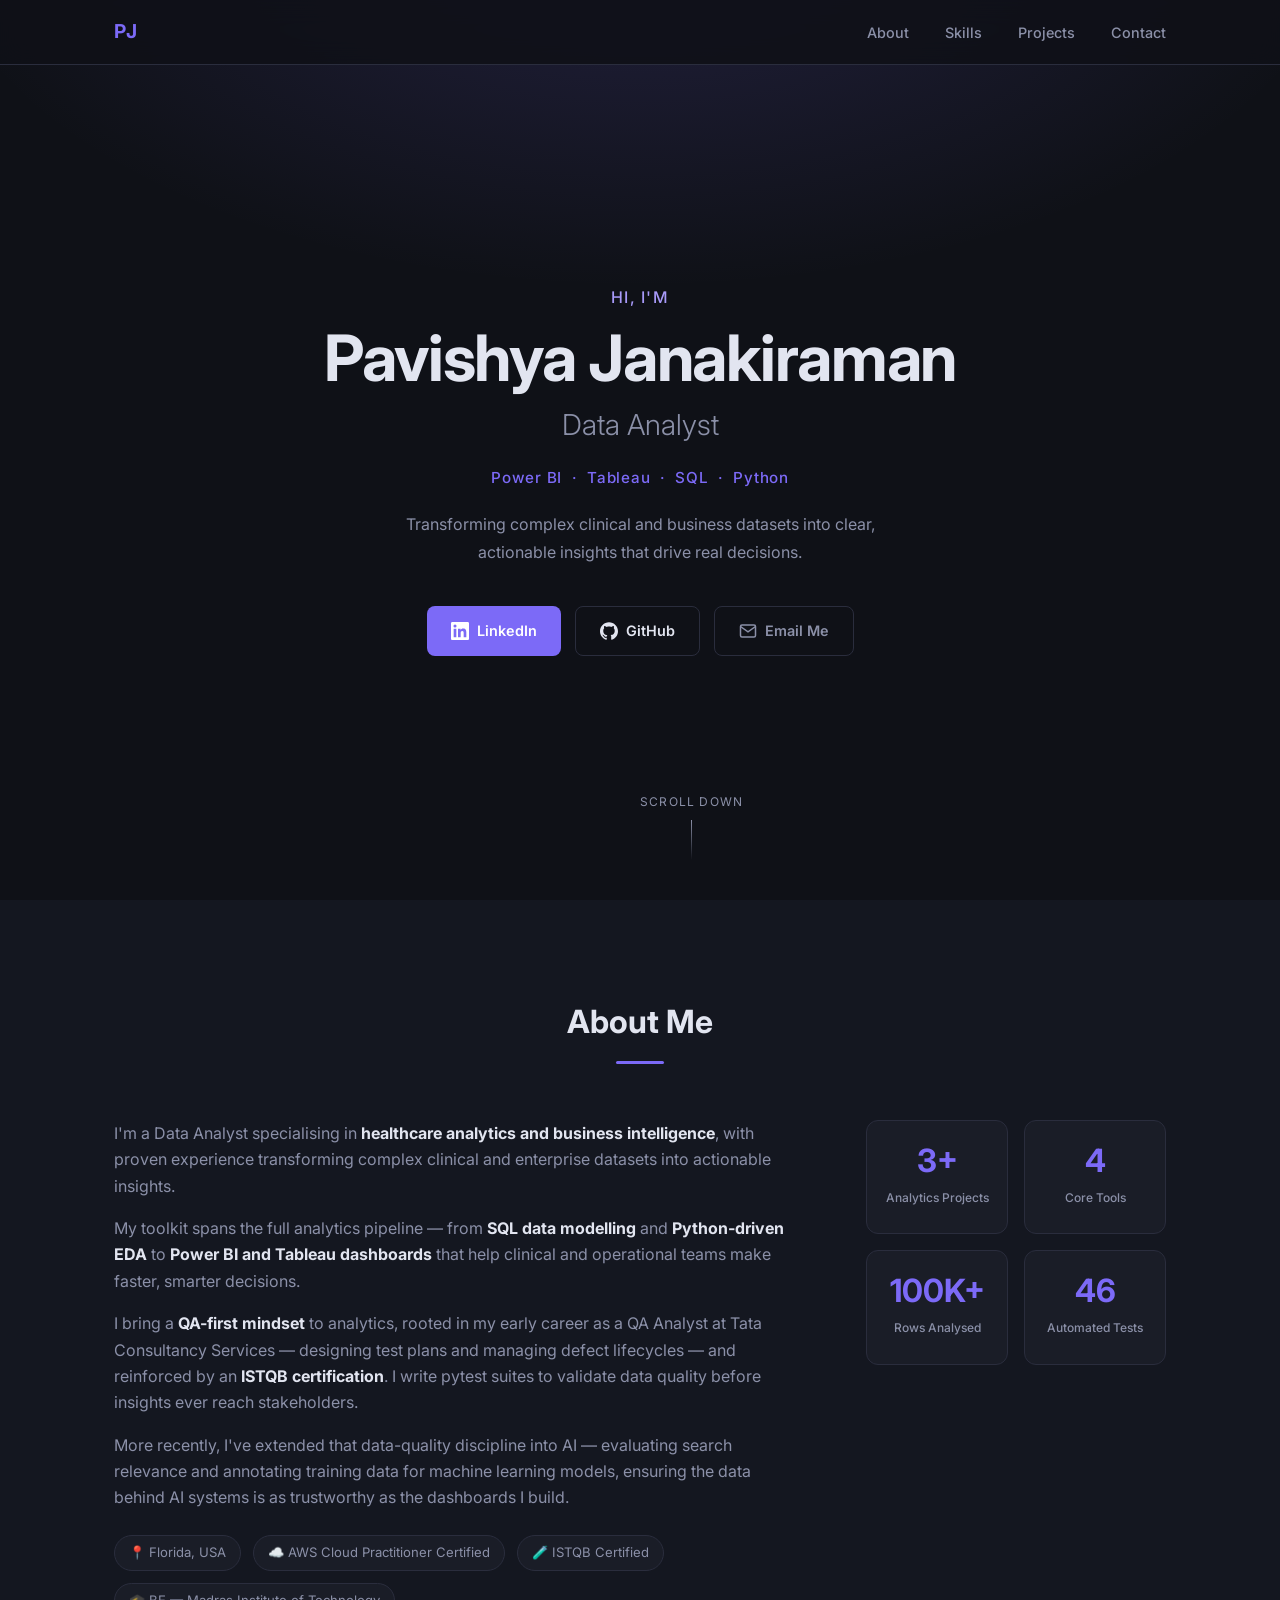
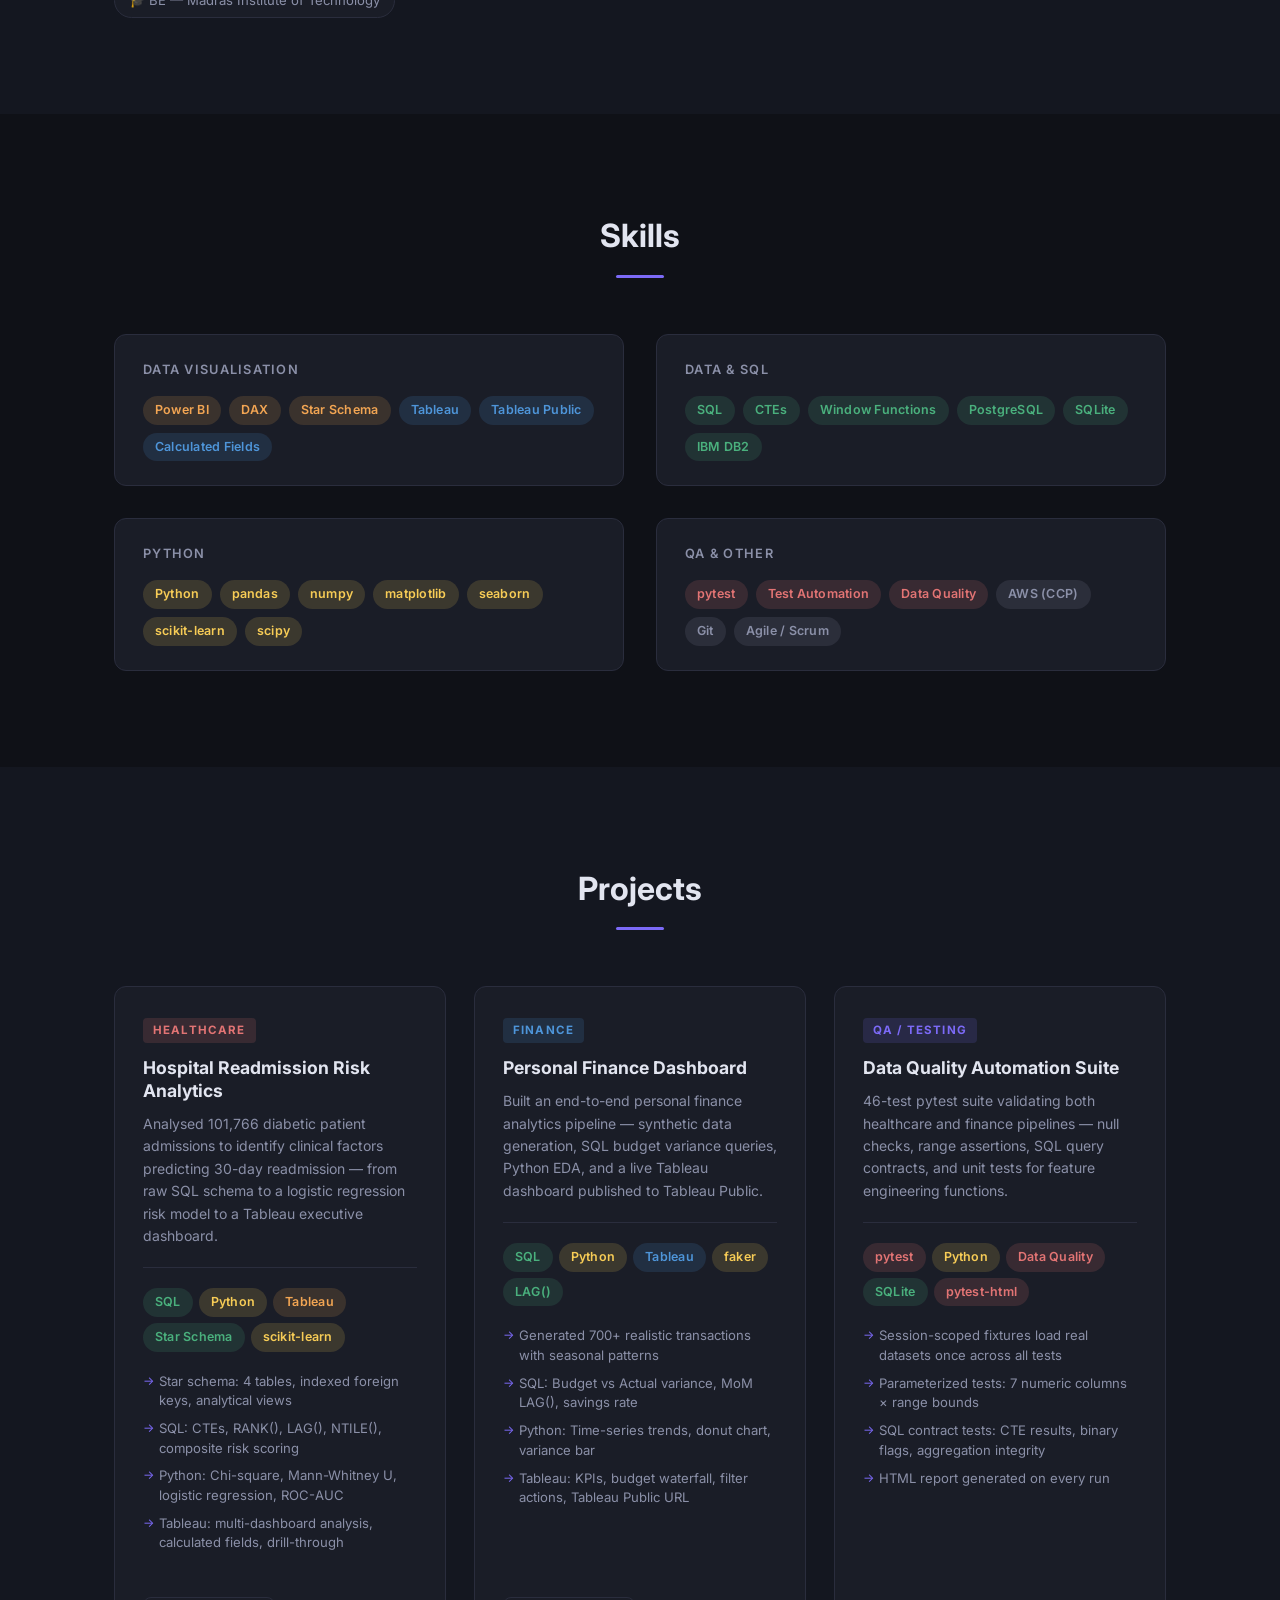
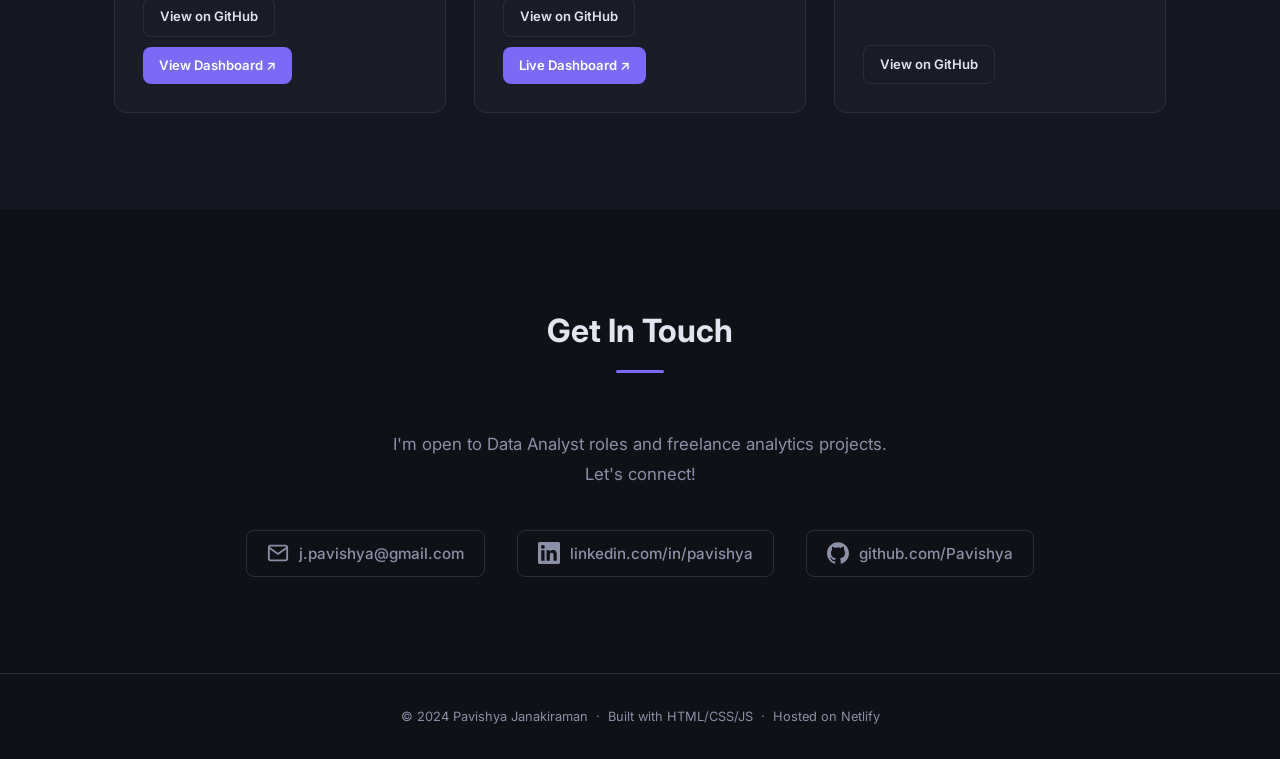
==== index.html @ 67fa5588 "Update Hospital Readmission project card to reflect Tableau, not Power BI The dashboard for this pro" ====
<!DOCTYPE html>
<html lang="en">
<head>
  <meta charset="UTF-8" />
  <meta name="viewport" content="width=device-width, initial-scale=1.0" />
  <title>Pavishya Janakiraman — Data Analyst Portfolio</title>
  <link rel="stylesheet" href="css/style.css" />
  <link rel="preconnect" href="https://fonts.googleapis.com" />
  <link href="https://fonts.googleapis.com/css2?family=Inter:wght@300;400;500;600;700&display=swap" rel="stylesheet" />
</head>
<body>

  <!-- ── NAV ── -->
  <nav class="nav" id="nav">
    <div class="nav__inner">
      <span class="nav__logo">PJ</span>
      <ul class="nav__links" id="navLinks">
        <li><a href="#about">About</a></li>
        <li><a href="#skills">Skills</a></li>
        <li><a href="#projects">Projects</a></li>
        <li><a href="#contact">Contact</a></li>
      </ul>
      <button class="nav__hamburger" id="hamburger" aria-label="Toggle menu">
        <span></span><span></span><span></span>
      </button>
    </div>
  </nav>

  <!-- ── HERO ── -->
  <section class="hero" id="home">
    <div class="hero__content">
      <p class="hero__greeting">Hi, I'm</p>
      <h1 class="hero__name">Pavishya Janakiraman</h1>
      <h2 class="hero__title">Data Analyst</h2>
      <p class="hero__stack">Power BI &nbsp;·&nbsp; Tableau &nbsp;·&nbsp; SQL &nbsp;·&nbsp; Python</p>
      <p class="hero__tagline">
        Transforming complex clinical and business datasets into clear,<br />
        actionable insights that drive real decisions.
      </p>
      <div class="hero__ctas">
        <a href="https://www.linkedin.com/in/pavishya" target="_blank" rel="noopener" class="btn btn--primary">
          <svg width="18" height="18" viewBox="0 0 24 24" fill="currentColor"><path d="M20.447 20.452h-3.554v-5.569c0-1.328-.027-3.037-1.852-3.037-1.853 0-2.136 1.445-2.136 2.939v5.667H9.351V9h3.414v1.561h.046c.477-.9 1.637-1.85 3.37-1.85 3.601 0 4.267 2.37 4.267 5.455v6.286zM5.337 7.433a2.062 2.062 0 01-2.063-2.065 2.064 2.064 0 112.063 2.065zm1.782 13.019H3.555V9h3.564v11.452zM22.225 0H1.771C.792 0 0 .774 0 1.729v20.542C0 23.227.792 24 1.771 24h20.451C23.2 24 24 23.227 24 22.271V1.729C24 .774 23.2 0 22.222 0h.003z"/></svg>
          LinkedIn
        </a>
        <a href="https://github.com/Pavishya" target="_blank" rel="noopener" class="btn btn--secondary">
          <svg width="18" height="18" viewBox="0 0 24 24" fill="currentColor"><path d="M12 .297c-6.63 0-12 5.373-12 12 0 5.303 3.438 9.8 8.205 11.385.6.113.82-.258.82-.577 0-.285-.01-1.04-.015-2.04-3.338.724-4.042-1.61-4.042-1.61C4.422 18.07 3.633 17.7 3.633 17.7c-1.087-.744.084-.729.084-.729 1.205.084 1.838 1.236 1.838 1.236 1.07 1.835 2.809 1.305 3.495.998.108-.776.417-1.305.76-1.605-2.665-.3-5.466-1.332-5.466-5.93 0-1.31.465-2.38 1.235-3.22-.135-.303-.54-1.523.105-3.176 0 0 1.005-.322 3.3 1.23.96-.267 1.98-.399 3-.405 1.02.006 2.04.138 3 .405 2.28-1.552 3.285-1.23 3.285-1.23.645 1.653.24 2.873.12 3.176.765.84 1.23 1.91 1.23 3.22 0 4.61-2.805 5.625-5.475 5.92.42.36.81 1.096.81 2.22 0 1.606-.015 2.896-.015 3.286 0 .315.21.69.825.57C20.565 22.092 24 17.592 24 12.297c0-6.627-5.373-12-12-12"/></svg>
          GitHub
        </a>
        <a href="mailto:j.pavishya@gmail.com" class="btn btn--ghost">
          <svg width="18" height="18" viewBox="0 0 24 24" fill="none" stroke="currentColor" stroke-width="2"><path d="M4 4h16c1.1 0 2 .9 2 2v12c0 1.1-.9 2-2 2H4c-1.1 0-2-.9-2-2V6c0-1.1.9-2 2-2z"/><polyline points="22,6 12,13 2,6"/></svg>
          Email Me
        </a>
      </div>
    </div>
    <div class="hero__scroll">
      <span>scroll down</span>
      <div class="hero__scroll-line"></div>
    </div>
  </section>

  <!-- ── ABOUT ── -->
  <section class="section about" id="about">
    <div class="container">
      <h2 class="section__title">About Me</h2>
      <div class="about__grid">
        <div class="about__text">
          <p>
            I'm a Data Analyst specialising in <strong>healthcare analytics and business intelligence</strong>,
            with proven experience transforming complex clinical and enterprise datasets into actionable insights.
          </p>
          <p>
            My toolkit spans the full analytics pipeline — from <strong>SQL data modelling</strong> and
            <strong>Python-driven EDA</strong> to <strong>Power BI and Tableau dashboards</strong>
            that help clinical and operational teams make faster, smarter decisions.
          </p>
          <p>
            I bring a <strong>QA-first mindset</strong> to analytics, rooted in my early career as a
            QA Analyst at Tata Consultancy Services — designing test plans and managing defect lifecycles —
            and reinforced by an <strong>ISTQB certification</strong>. I write pytest suites to validate
            data quality before insights ever reach stakeholders.
          </p>
          <p>
            More recently, I've extended that data-quality discipline into AI — evaluating search relevance
            and annotating training data for machine learning models, ensuring the data behind AI systems
            is as trustworthy as the dashboards I build.
          </p>
          <div class="about__meta">
            <span>📍 Florida, USA</span>
            <span>☁️ AWS Cloud Practitioner Certified</span>
            <span>🧪 ISTQB Certified</span>
            <span>🎓 BE — Madras Institute of Technology</span>
          </div>
        </div>
        <div class="about__highlights">
          <div class="highlight-card">
            <span class="highlight-card__num">3+</span>
            <span class="highlight-card__label">Analytics Projects</span>
          </div>
          <div class="highlight-card">
            <span class="highlight-card__num">4</span>
            <span class="highlight-card__label">Core Tools</span>
          </div>
          <div class="highlight-card">
            <span class="highlight-card__num">100K+</span>
            <span class="highlight-card__label">Rows Analysed</span>
          </div>
          <div class="highlight-card">
            <span class="highlight-card__num">46</span>
            <span class="highlight-card__label">Automated Tests</span>
          </div>
        </div>
      </div>
    </div>
  </section>

  <!-- ── SKILLS ── -->
  <section class="section skills" id="skills">
    <div class="container">
      <h2 class="section__title">Skills</h2>
      <div class="skills__grid">

        <div class="skill-group">
          <h3 class="skill-group__title">Data Visualisation</h3>
          <div class="skill-tags">
            <span class="tag tag--bi">Power BI</span>
            <span class="tag tag--bi">DAX</span>
            <span class="tag tag--bi">Star Schema</span>
            <span class="tag tag--tableau">Tableau</span>
            <span class="tag tag--tableau">Tableau Public</span>
            <span class="tag tag--tableau">Calculated Fields</span>
          </div>
        </div>

        <div class="skill-group">
          <h3 class="skill-group__title">Data & SQL</h3>
          <div class="skill-tags">
            <span class="tag tag--sql">SQL</span>
            <span class="tag tag--sql">CTEs</span>
            <span class="tag tag--sql">Window Functions</span>
            <span class="tag tag--sql">PostgreSQL</span>
            <span class="tag tag--sql">SQLite</span>
            <span class="tag tag--sql">IBM DB2</span>
          </div>
        </div>

        <div class="skill-group">
          <h3 class="skill-group__title">Python</h3>
          <div class="skill-tags">
            <span class="tag tag--python">Python</span>
            <span class="tag tag--python">pandas</span>
            <span class="tag tag--python">numpy</span>
            <span class="tag tag--python">matplotlib</span>
            <span class="tag tag--python">seaborn</span>
            <span class="tag tag--python">scikit-learn</span>
            <span class="tag tag--python">scipy</span>
          </div>
        </div>

        <div class="skill-group">
          <h3 class="skill-group__title">QA & Other</h3>
          <div class="skill-tags">
            <span class="tag tag--qa">pytest</span>
            <span class="tag tag--qa">Test Automation</span>
            <span class="tag tag--qa">Data Quality</span>
            <span class="tag tag--other">AWS (CCP)</span>
            <span class="tag tag--other">Git</span>
            <span class="tag tag--other">Agile / Scrum</span>
          </div>
        </div>

      </div>
    </div>
  </section>

  <!-- ── PROJECTS ── -->
  <section class="section projects" id="projects">
    <div class="container">
      <h2 class="section__title">Projects</h2>
      <div class="projects__grid">

        <!-- Project 1 -->
        <div class="project-card">
          <div class="project-card__header">
            <span class="project-card__domain domain--health">Healthcare</span>
            <h3 class="project-card__title">Hospital Readmission Risk Analytics</h3>
            <p class="project-card__hook">
              Analysed 101,766 diabetic patient admissions to identify clinical factors
              predicting 30-day readmission — from raw SQL schema to a logistic regression
              risk model to a Tableau executive dashboard.
            </p>
          </div>
          <div class="project-card__body">
            <div class="project-card__tags">
              <span class="tag tag--sql">SQL</span>
              <span class="tag tag--python">Python</span>
              <span class="tag tag--bi">Tableau</span>
              <span class="tag tag--sql">Star Schema</span>
              <span class="tag tag--python">scikit-learn</span>
            </div>
            <ul class="project-card__bullets">
              <li>Star schema: 4 tables, indexed foreign keys, analytical views</li>
              <li>SQL: CTEs, RANK(), LAG(), NTILE(), composite risk scoring</li>
              <li>Python: Chi-square, Mann-Whitney U, logistic regression, ROC-AUC</li>
              <li>Tableau: multi-dashboard analysis, calculated fields, drill-through</li>
            </ul>
          </div>
          <div class="project-card__footer">
            <a href="https://github.com/Pavishya/pavi-portfolio-projects/tree/main/project-1-healthcare-readmission"
               target="_blank" rel="noopener" class="btn btn--small btn--secondary">
              View on GitHub
            </a>
            <a href="dashboard-gallery.html" class="btn btn--small btn--primary">
              View Dashboard ↗
            </a>
          </div>
        </div>

        <!-- Project 2 -->
        <div class="project-card">
          <div class="project-card__header">
            <span class="project-card__domain domain--finance">Finance</span>
            <h3 class="project-card__title">Personal Finance Dashboard</h3>
            <p class="project-card__hook">
              Built an end-to-end personal finance analytics pipeline — synthetic data
              generation, SQL budget variance queries, Python EDA, and a live Tableau
              dashboard published to Tableau Public.
            </p>
          </div>
          <div class="project-card__body">
            <div class="project-card__tags">
              <span class="tag tag--sql">SQL</span>
              <span class="tag tag--python">Python</span>
              <span class="tag tag--tableau">Tableau</span>
              <span class="tag tag--python">faker</span>
              <span class="tag tag--sql">LAG()</span>
            </div>
            <ul class="project-card__bullets">
              <li>Generated 700+ realistic transactions with seasonal patterns</li>
              <li>SQL: Budget vs Actual variance, MoM LAG(), savings rate</li>
              <li>Python: Time-series trends, donut chart, variance bar</li>
              <li>Tableau: KPIs, budget waterfall, filter actions, Tableau Public URL</li>
            </ul>
          </div>
          <div class="project-card__footer">
            <a href="https://github.com/Pavishya/pavi-portfolio-projects/tree/main/project-2-finance-dashboard"
               target="_blank" rel="noopener" class="btn btn--small btn--secondary">
              View on GitHub
            </a>
            <a href="#" target="_blank" rel="noopener" class="btn btn--small btn--primary" id="tableauLink">
              Live Dashboard ↗
            </a>
          </div>
        </div>

        <!-- Project 3 -->
        <div class="project-card">
          <div class="project-card__header">
            <span class="project-card__domain domain--qa">QA / Testing</span>
            <h3 class="project-card__title">Data Quality Automation Suite</h3>
            <p class="project-card__hook">
              46-test pytest suite validating both healthcare and finance pipelines —
              null checks, range assertions, SQL query contracts, and unit tests for
              feature engineering functions.
            </p>
          </div>
          <div class="project-card__body">
            <div class="project-card__tags">
              <span class="tag tag--qa">pytest</span>
              <span class="tag tag--python">Python</span>
              <span class="tag tag--qa">Data Quality</span>
              <span class="tag tag--sql">SQLite</span>
              <span class="tag tag--qa">pytest-html</span>
            </div>
            <ul class="project-card__bullets">
              <li>Session-scoped fixtures load real datasets once across all tests</li>
              <li>Parameterized tests: 7 numeric columns × range bounds</li>
              <li>SQL contract tests: CTE results, binary flags, aggregation integrity</li>
              <li>HTML report generated on every run</li>
            </ul>
          </div>
          <div class="project-card__footer">
            <a href="https://github.com/Pavishya/pavi-portfolio-projects/tree/main/project-3-data-quality-automation"
               target="_blank" rel="noopener" class="btn btn--small btn--secondary">
              View on GitHub
            </a>
          </div>
        </div>

      </div>
    </div>
  </section>

  <!-- ── CONTACT ── -->
  <section class="section contact" id="contact">
    <div class="container contact__inner">
      <h2 class="section__title">Get In Touch</h2>
      <p class="contact__text">
        I'm open to Data Analyst roles and freelance analytics projects.<br />
        Let's connect!
      </p>
      <div class="contact__links">
        <a href="mailto:j.pavishya@gmail.com" class="contact__link">
          <svg width="22" height="22" viewBox="0 0 24 24" fill="none" stroke="currentColor" stroke-width="2"><path d="M4 4h16c1.1 0 2 .9 2 2v12c0 1.1-.9 2-2 2H4c-1.1 0-2-.9-2-2V6c0-1.1.9-2 2-2z"/><polyline points="22,6 12,13 2,6"/></svg>
          j.pavishya@gmail.com
        </a>
        <a href="https://www.linkedin.com/in/pavishya" target="_blank" rel="noopener" class="contact__link">
          <svg width="22" height="22" viewBox="0 0 24 24" fill="currentColor"><path d="M20.447 20.452h-3.554v-5.569c0-1.328-.027-3.037-1.852-3.037-1.853 0-2.136 1.445-2.136 2.939v5.667H9.351V9h3.414v1.561h.046c.477-.9 1.637-1.85 3.37-1.85 3.601 0 4.267 2.37 4.267 5.455v6.286zM5.337 7.433a2.062 2.062 0 01-2.063-2.065 2.064 2.064 0 112.063 2.065zm1.782 13.019H3.555V9h3.564v11.452zM22.225 0H1.771C.792 0 0 .774 0 1.729v20.542C0 23.227.792 24 1.771 24h20.451C23.2 24 24 23.227 24 22.271V1.729C24 .774 23.2 0 22.222 0h.003z"/></svg>
          linkedin.com/in/pavishya
        </a>
        <a href="https://github.com/Pavishya" target="_blank" rel="noopener" class="contact__link">
          <svg width="22" height="22" viewBox="0 0 24 24" fill="currentColor"><path d="M12 .297c-6.63 0-12 5.373-12 12 0 5.303 3.438 9.8 8.205 11.385.6.113.82-.258.82-.577 0-.285-.01-1.04-.015-2.04-3.338.724-4.042-1.61-4.042-1.61C4.422 18.07 3.633 17.7 3.633 17.7c-1.087-.744.084-.729.084-.729 1.205.084 1.838 1.236 1.838 1.236 1.07 1.835 2.809 1.305 3.495.998.108-.776.417-1.305.76-1.605-2.665-.3-5.466-1.332-5.466-5.93 0-1.31.465-2.38 1.235-3.22-.135-.303-.54-1.523.105-3.176 0 0 1.005-.322 3.3 1.23.96-.267 1.98-.399 3-.405 1.02.006 2.04.138 3 .405 2.28-1.552 3.285-1.23 3.285-1.23.645 1.653.24 2.873.12 3.176.765.84 1.23 1.91 1.23 3.22 0 4.61-2.805 5.625-5.475 5.92.42.36.81 1.096.81 2.22 0 1.606-.015 2.896-.015 3.286 0 .315.21.69.825.57C20.565 22.092 24 17.592 24 12.297c0-6.627-5.373-12-12-12"/></svg>
          github.com/Pavishya
        </a>
      </div>
    </div>
  </section>

  <!-- ── FOOTER ── -->
  <footer class="footer">
    <p>© 2024 Pavishya Janakiraman &nbsp;·&nbsp; Built with HTML/CSS/JS &nbsp;·&nbsp; Hosted on Netlify</p>
  </footer>

  <script src="js/main.js"></script>
</body>
</html>
---- css/style.css ----
/* =====================================================
   Pavishya Portfolio — style.css
   Design: Clean dark-mode professional with colour-
   coded skill tags matching the tool ecosystem
   ===================================================== */

:root {
  --bg:          #0f1117;
  --bg-card:     #1a1d27;
  --bg-alt:      #141720;
  --border:      #2a2d3d;
  --text:        #e2e5f0;
  --text-muted:  #8b90a8;
  --accent:      #7c6af7;        /* purple — brand */
  --accent-soft: #a89af9;
  --bi:          #f2a553;        /* Power BI amber */
  --tableau:     #4e95d9;        /* Tableau blue */
  --sql:         #4ab07d;        /* SQL green */
  --python:      #f7cc56;        /* Python yellow */
  --qa:          #e27474;        /* QA/test red-ish */
  --other:       #8b90a8;        /* neutral */
  --health:      #e27474;
  --finance:     #4e95d9;
  --qa-domain:   #7c6af7;
  --radius:      12px;
  --shadow:      0 4px 24px rgba(0,0,0,0.35);
  --transition:  0.2s ease;
}

*, *::before, *::after { box-sizing: border-box; margin: 0; padding: 0; }

html { scroll-behavior: smooth; font-size: 16px; }

body {
  font-family: 'Inter', -apple-system, BlinkMacSystemFont, sans-serif;
  background: var(--bg);
  color: var(--text);
  line-height: 1.65;
  -webkit-font-smoothing: antialiased;
}

a { color: inherit; text-decoration: none; }
ul { list-style: none; }

/* ── CONTAINER ── */
.container {
  max-width: 1100px;
  margin: 0 auto;
  padding: 0 24px;
}

/* ── SECTION BASE ── */
.section {
  padding: 96px 0;
}
.section__title {
  font-size: 2rem;
  font-weight: 700;
  text-align: center;
  margin-bottom: 56px;
  position: relative;
}
.section__title::after {
  content: '';
  display: block;
  width: 48px;
  height: 3px;
  background: var(--accent);
  border-radius: 2px;
  margin: 12px auto 0;
}

/* ── NAV ── */
.nav {
  position: fixed;
  top: 0; left: 0; right: 0;
  z-index: 100;
  background: rgba(15, 17, 23, 0.88);
  backdrop-filter: blur(12px);
  border-bottom: 1px solid var(--border);
  transition: var(--transition);
}
.nav__inner {
  max-width: 1100px;
  margin: 0 auto;
  padding: 0 24px;
  height: 64px;
  display: flex;
  align-items: center;
  justify-content: space-between;
}
.nav__logo {
  font-weight: 700;
  font-size: 1.2rem;
  color: var(--accent);
  letter-spacing: 2px;
}
.nav__links {
  display: flex;
  gap: 36px;
}
.nav__links a {
  font-size: 0.9rem;
  font-weight: 500;
  color: var(--text-muted);
  transition: color var(--transition);
}
.nav__links a:hover { color: var(--text); }
.nav__hamburger {
  display: none;
  flex-direction: column;
  gap: 5px;
  background: none;
  border: none;
  cursor: pointer;
  padding: 4px;
}
.nav__hamburger span {
  display: block;
  width: 22px;
  height: 2px;
  background: var(--text);
  border-radius: 2px;
  transition: var(--transition);
}

/* ── HERO ── */
.hero {
  min-height: 100vh;
  display: flex;
  flex-direction: column;
  justify-content: center;
  align-items: center;
  text-align: center;
  padding: 120px 24px 80px;
  background:
    radial-gradient(ellipse 80% 60% at 50% -10%, rgba(124,106,247,0.18) 0%, transparent 70%),
    var(--bg);
}
.hero__greeting {
  font-size: 1rem;
  color: var(--accent-soft);
  font-weight: 500;
  letter-spacing: 0.08em;
  text-transform: uppercase;
  margin-bottom: 12px;
}
.hero__name {
  font-size: clamp(2.4rem, 6vw, 4rem);
  font-weight: 700;
  letter-spacing: -0.02em;
  line-height: 1.1;
  margin-bottom: 8px;
}
.hero__title {
  font-size: clamp(1.2rem, 3vw, 1.8rem);
  font-weight: 300;
  color: var(--text-muted);
  margin-bottom: 16px;
}
.hero__stack {
  font-size: 0.95rem;
  font-weight: 500;
  color: var(--accent);
  letter-spacing: 0.05em;
  margin-bottom: 20px;
}
.hero__tagline {
  font-size: 1rem;
  color: var(--text-muted);
  max-width: 520px;
  margin: 0 auto 40px;
  line-height: 1.75;
}
.hero__ctas {
  display: flex;
  gap: 14px;
  flex-wrap: wrap;
  justify-content: center;
}
.hero__scroll {
  position: absolute;
  bottom: 40px;
  left: 50%;
  transform: translateX(-50%);
  display: flex;
  flex-direction: column;
  align-items: center;
  gap: 8px;
  color: var(--text-muted);
  font-size: 0.75rem;
  letter-spacing: 0.1em;
  text-transform: uppercase;
  animation: fadeInUp 1s 1s both;
}
.hero__scroll-line {
  width: 1px;
  height: 40px;
  background: linear-gradient(to bottom, var(--text-muted), transparent);
  animation: scrollPulse 2s ease-in-out infinite;
}

/* ── BUTTONS ── */
.btn {
  display: inline-flex;
  align-items: center;
  gap: 8px;
  padding: 12px 24px;
  border-radius: 8px;
  font-size: 0.9rem;
  font-weight: 600;
  transition: all var(--transition);
  cursor: pointer;
  border: none;
  white-space: nowrap;
}
.btn--primary {
  background: var(--accent);
  color: #fff;
}
.btn--primary:hover { background: var(--accent-soft); transform: translateY(-1px); }
.btn--secondary {
  background: transparent;
  color: var(--text);
  border: 1.5px solid var(--border);
}
.btn--secondary:hover { border-color: var(--accent); color: var(--accent); transform: translateY(-1px); }
.btn--ghost {
  background: transparent;
  color: var(--text-muted);
  border: 1.5px solid var(--border);
}
.btn--ghost:hover { color: var(--text); border-color: var(--text-muted); transform: translateY(-1px); }
.btn--small {
  padding: 8px 16px;
  font-size: 0.82rem;
}

/* ── ABOUT ── */
.about { background: var(--bg-alt); }
.about__grid {
  display: grid;
  grid-template-columns: 1fr 300px;
  gap: 64px;
  align-items: start;
}
.about__text p {
  color: var(--text-muted);
  margin-bottom: 16px;
  font-size: 1rem;
}
.about__text strong { color: var(--text); }
.about__meta {
  display: flex;
  flex-wrap: wrap;
  gap: 12px;
  margin-top: 24px;
}
.about__meta span {
  font-size: 0.82rem;
  color: var(--text-muted);
  background: var(--bg-card);
  padding: 6px 14px;
  border-radius: 20px;
  border: 1px solid var(--border);
}
.about__highlights {
  display: grid;
  grid-template-columns: 1fr 1fr;
  gap: 16px;
}
.highlight-card {
  background: var(--bg-card);
  border: 1px solid var(--border);
  border-radius: var(--radius);
  padding: 24px 16px;
  text-align: center;
  transition: border-color var(--transition);
}
.highlight-card:hover { border-color: var(--accent); }
.highlight-card__num {
  display: block;
  font-size: 2rem;
  font-weight: 700;
  color: var(--accent);
  line-height: 1;
  margin-bottom: 6px;
}
.highlight-card__label {
  font-size: 0.75rem;
  color: var(--text-muted);
  font-weight: 500;
}

/* ── SKILLS ── */
.skills__grid {
  display: grid;
  grid-template-columns: repeat(2, 1fr);
  gap: 32px;
}
.skill-group {
  background: var(--bg-card);
  border: 1px solid var(--border);
  border-radius: var(--radius);
  padding: 24px 28px;
  transition: border-color var(--transition);
}
.skill-group:hover { border-color: var(--accent); }
.skill-group__title {
  font-size: 0.8rem;
  font-weight: 600;
  letter-spacing: 0.1em;
  text-transform: uppercase;
  color: var(--text-muted);
  margin-bottom: 16px;
}
.skill-tags { display: flex; flex-wrap: wrap; gap: 8px; }

/* ── TAGS ── */
.tag {
  font-size: 0.78rem;
  font-weight: 600;
  padding: 4px 12px;
  border-radius: 20px;
  letter-spacing: 0.02em;
}
.tag--bi      { background: rgba(242,165,83,0.15);  color: var(--bi); }
.tag--tableau { background: rgba(78,149,217,0.15);  color: var(--tableau); }
.tag--sql     { background: rgba(74,176,125,0.15);  color: var(--sql); }
.tag--python  { background: rgba(247,204,86,0.15);  color: var(--python); }
.tag--qa      { background: rgba(226,116,116,0.15); color: var(--qa); }
.tag--other   { background: rgba(139,144,168,0.15); color: var(--other); }

/* ── PROJECTS ── */
.projects { background: var(--bg-alt); }
.projects__grid {
  display: grid;
  grid-template-columns: repeat(3, 1fr);
  gap: 28px;
}
.project-card {
  background: var(--bg-card);
  border: 1px solid var(--border);
  border-radius: var(--radius);
  display: flex;
  flex-direction: column;
  transition: border-color var(--transition), transform var(--transition), box-shadow var(--transition);
  overflow: hidden;
}
.project-card:hover {
  border-color: var(--accent);
  transform: translateY(-4px);
  box-shadow: var(--shadow);
}
.project-card__header {
  padding: 28px 28px 0;
}
.project-card__domain {
  display: inline-block;
  font-size: 0.72rem;
  font-weight: 700;
  letter-spacing: 0.1em;
  text-transform: uppercase;
  padding: 3px 10px;
  border-radius: 4px;
  margin-bottom: 14px;
}
.domain--health  { background: rgba(226,116,116,0.15); color: var(--health); }
.domain--finance { background: rgba(78,149,217,0.15);  color: var(--finance); }
.domain--qa      { background: rgba(124,106,247,0.15); color: var(--qa-domain); }

.project-card__title {
  font-size: 1.1rem;
  font-weight: 700;
  margin-bottom: 10px;
  line-height: 1.3;
}
.project-card__hook {
  font-size: 0.875rem;
  color: var(--text-muted);
  line-height: 1.6;
  padding-bottom: 20px;
  border-bottom: 1px solid var(--border);
}
.project-card__body {
  padding: 20px 28px;
  flex: 1;
}
.project-card__tags { display: flex; flex-wrap: wrap; gap: 6px; margin-bottom: 16px; }
.project-card__bullets {
  list-style: none;
}
.project-card__bullets li {
  font-size: 0.82rem;
  color: var(--text-muted);
  padding: 4px 0 4px 16px;
  position: relative;
  line-height: 1.5;
}
.project-card__bullets li::before {
  content: '→';
  position: absolute;
  left: 0;
  color: var(--accent);
  font-size: 0.75rem;
}
.project-card__footer {
  padding: 20px 28px 28px;
  display: flex;
  gap: 10px;
  flex-wrap: wrap;
}

/* ── GALLERY (dashboard-gallery.html) ── */
.gallery-header {
  padding: 160px 24px 60px;
  text-align: center;
  background:
    radial-gradient(ellipse 80% 60% at 50% -10%, rgba(124,106,247,0.18) 0%, transparent 70%),
    var(--bg);
}
.gallery-header__back { margin-bottom: 24px; }
.gallery-header h1 {
  font-size: clamp(1.8rem, 4vw, 2.6rem);
  font-weight: 700;
  margin-bottom: 12px;
}
.gallery-header p {
  color: var(--text-muted);
  max-width: 560px;
  margin: 0 auto;
}
.gallery__list {
  display: flex;
  flex-direction: column;
  gap: 48px;
}
.project-card__image {
  width: 100%;
  display: block;
}

/* ── CONTACT ── */
.contact__inner { text-align: center; }
.contact__text {
  font-size: 1.05rem;
  color: var(--text-muted);
  margin-bottom: 40px;
  line-height: 1.8;
}
.contact__links {
  display: flex;
  gap: 32px;
  justify-content: center;
  flex-wrap: wrap;
}
.contact__link {
  display: flex;
  align-items: center;
  gap: 10px;
  font-size: 0.95rem;
  font-weight: 500;
  color: var(--text-muted);
  transition: color var(--transition);
  padding: 10px 20px;
  border: 1px solid var(--border);
  border-radius: 8px;
}
.contact__link:hover { color: var(--accent); border-color: var(--accent); }

/* ── FOOTER ── */
.footer {
  text-align: center;
  padding: 32px 24px;
  font-size: 0.8rem;
  color: var(--text-muted);
  border-top: 1px solid var(--border);
  background: var(--bg);
}

/* ── ANIMATIONS ── */
@keyframes fadeInUp {
  from { opacity: 0; transform: translateY(20px); }
  to   { opacity: 1; transform: translateY(0); }
}
@keyframes scrollPulse {
  0%, 100% { opacity: 0.4; }
  50%       { opacity: 1; }
}

/* ── RESPONSIVE ── */
@media (max-width: 1024px) {
  .projects__grid { grid-template-columns: 1fr 1fr; }
}

@media (max-width: 768px) {
  .nav__links { display: none; flex-direction: column; position: absolute; top: 64px; left: 0; right: 0;
    background: var(--bg-card); border-bottom: 1px solid var(--border); padding: 16px 24px 24px; gap: 20px; }
  .nav__links.open { display: flex; }
  .nav__hamburger { display: flex; }

  .hero { padding: 100px 24px 80px; }

  .about__grid { grid-template-columns: 1fr; gap: 40px; }
  .about__highlights { grid-template-columns: repeat(4, 1fr); }

  .skills__grid { grid-template-columns: 1fr; }

  .projects__grid { grid-template-columns: 1fr; }

  .section { padding: 64px 0; }
  .section__title { font-size: 1.6rem; margin-bottom: 40px; }

  .contact__links { flex-direction: column; align-items: center; }
}

@media (max-width: 480px) {
  .about__highlights { grid-template-columns: 1fr 1fr; }
  .hero__ctas { flex-direction: column; align-items: center; }
}
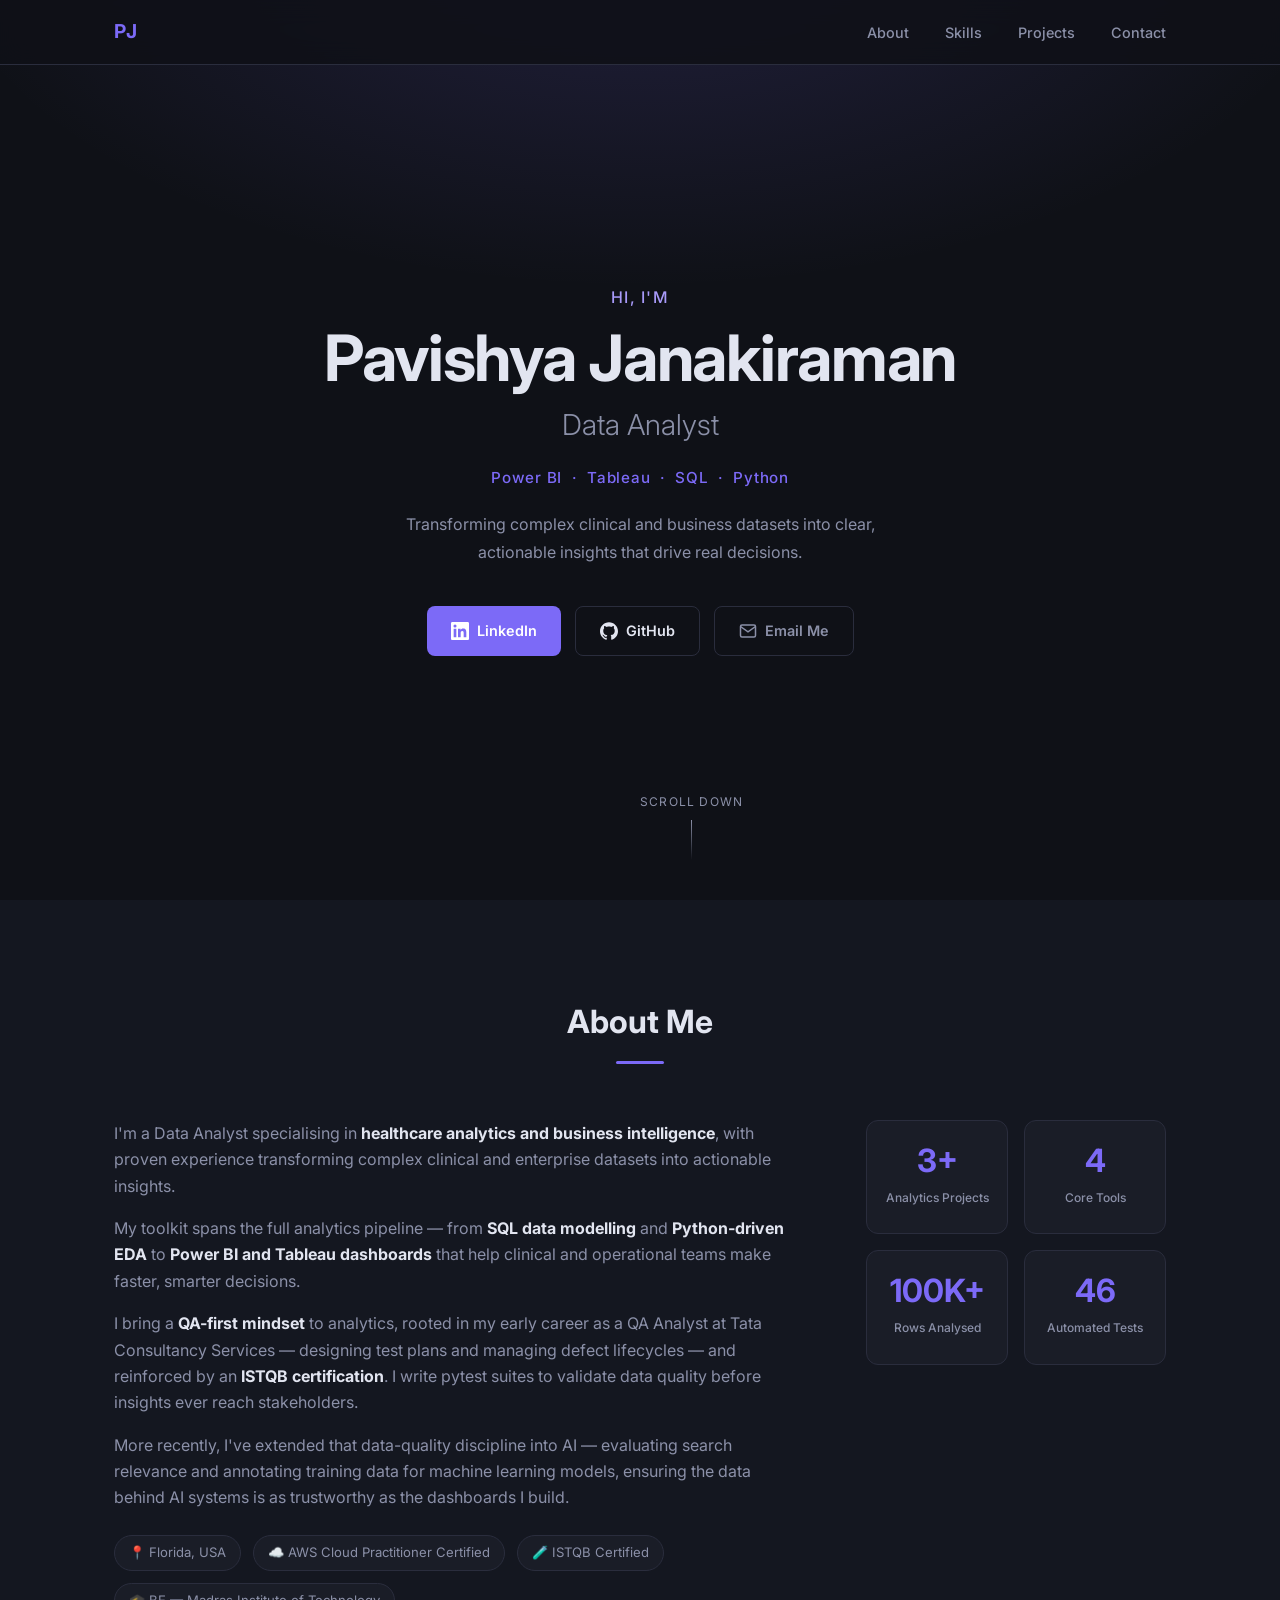
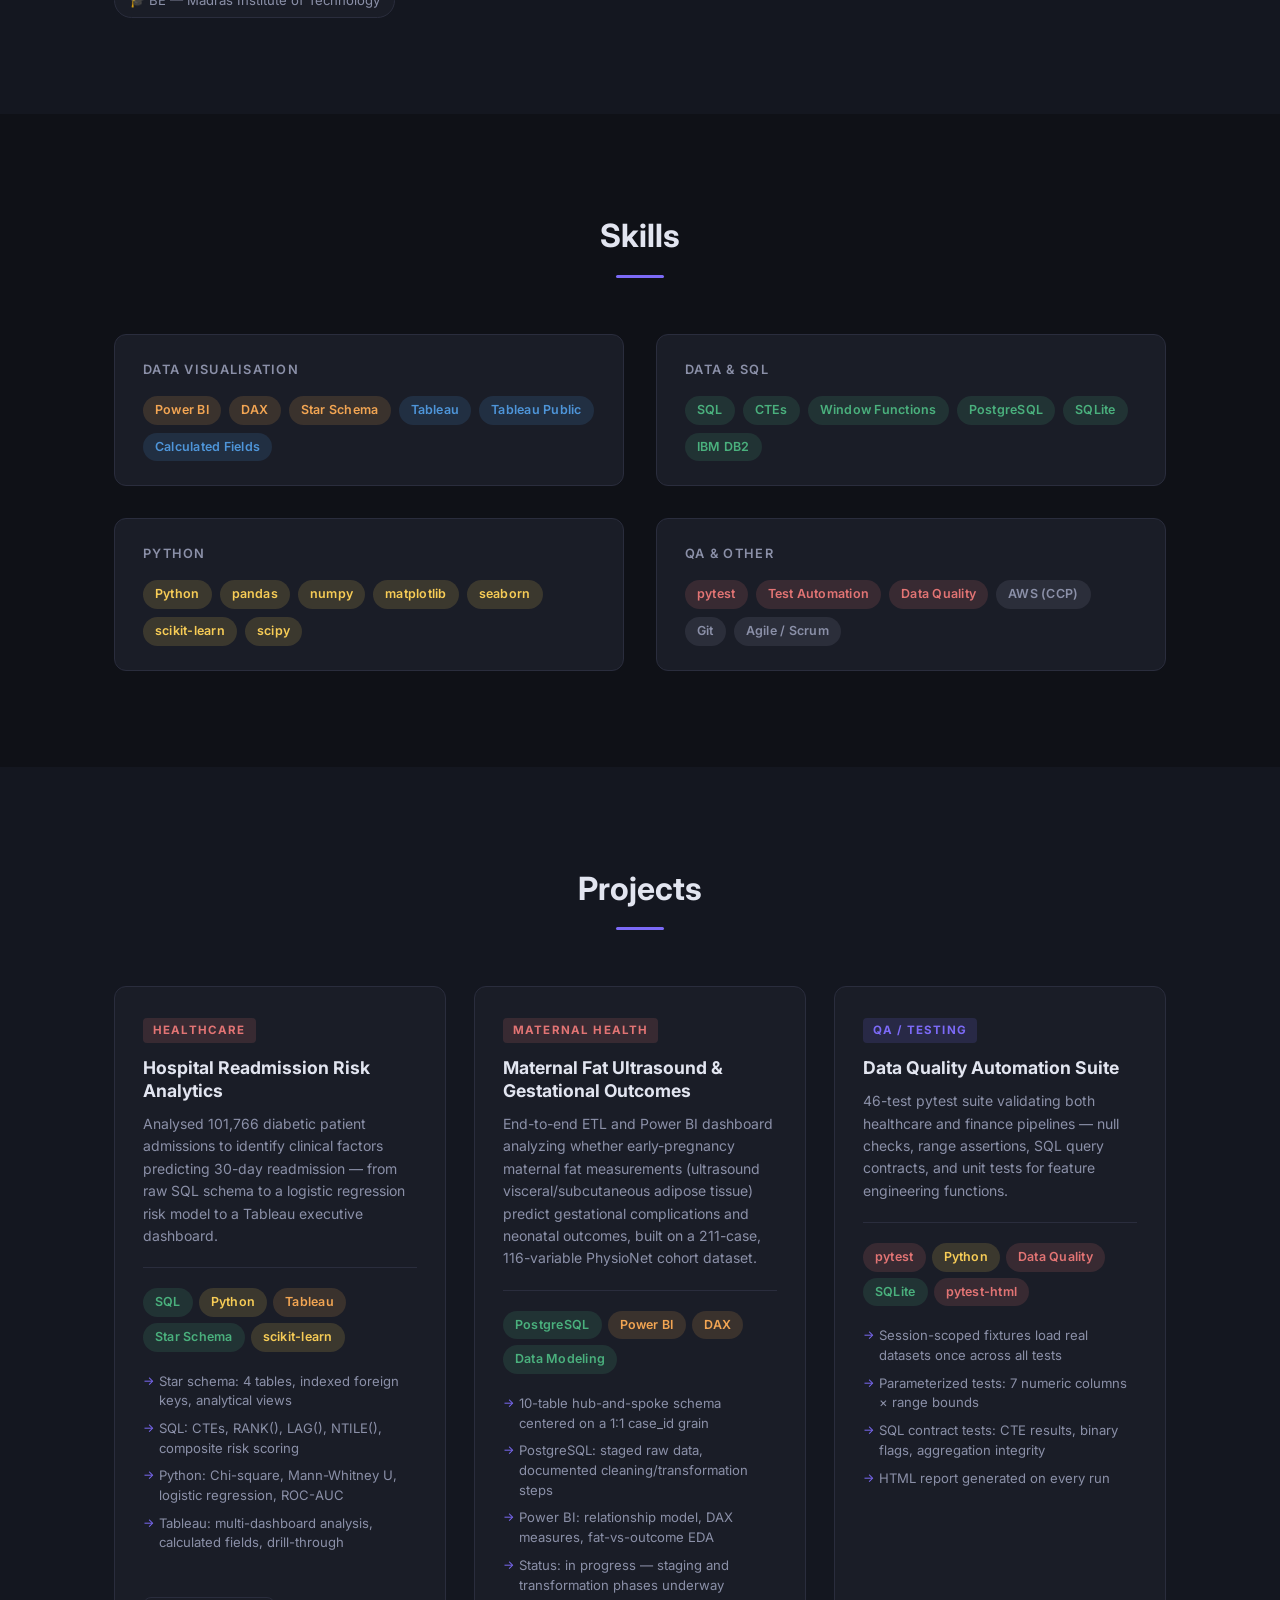
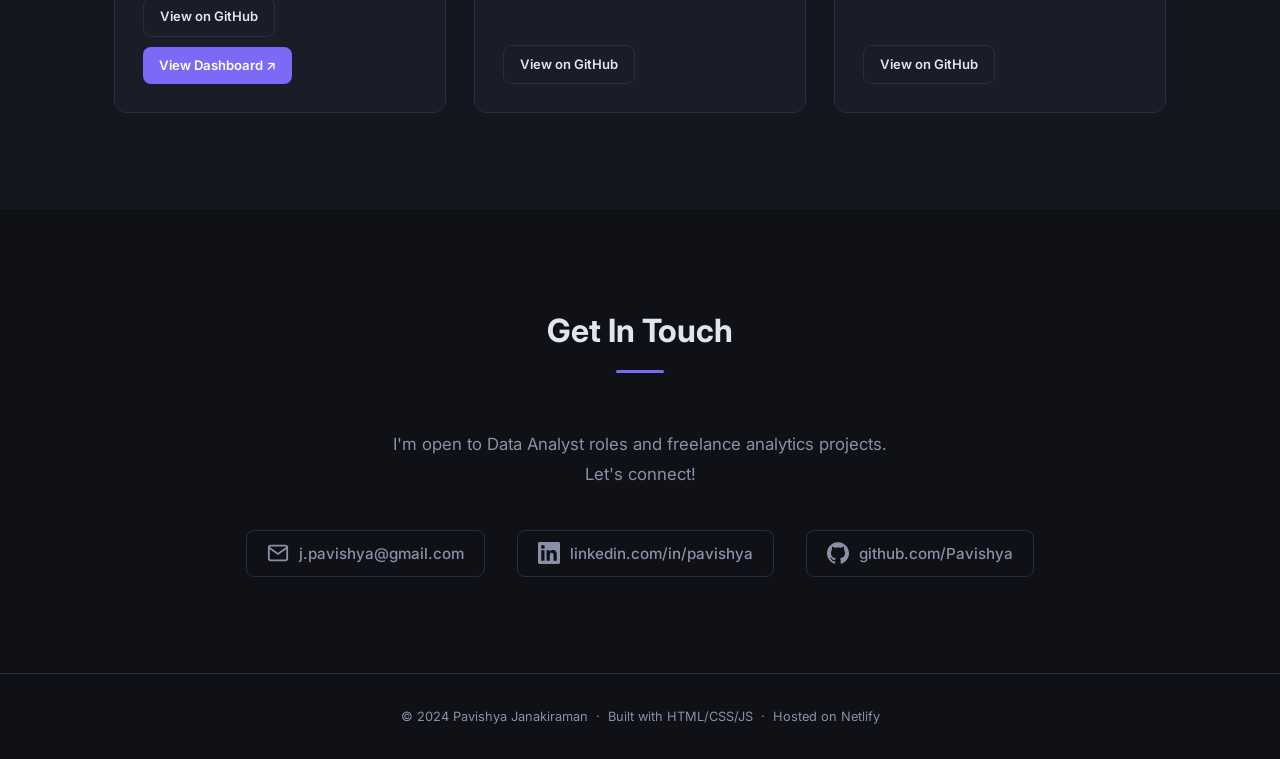
==== commit db6389bf: "Replace Personal Finance Dashboard card with Maternal Health Power BI project Co-Authored-By: Claude" ====
--- a/index.html
+++ b/index.html
@@ -218,36 +218,33 @@
         <!-- Project 2 -->
         <div class="project-card">
           <div class="project-card__header">
-            <span class="project-card__domain domain--finance">Finance</span>
-            <h3 class="project-card__title">Personal Finance Dashboard</h3>
+            <span class="project-card__domain domain--health">Maternal Health</span>
+            <h3 class="project-card__title">Maternal Fat Ultrasound &amp; Gestational Outcomes</h3>
             <p class="project-card__hook">
-              Built an end-to-end personal finance analytics pipeline — synthetic data
-              generation, SQL budget variance queries, Python EDA, and a live Tableau
-              dashboard published to Tableau Public.
+              End-to-end ETL and Power BI dashboard analyzing whether early-pregnancy
+              maternal fat measurements (ultrasound visceral/subcutaneous adipose tissue)
+              predict gestational complications and neonatal outcomes, built on a 211-case,
+              116-variable PhysioNet cohort dataset.
             </p>
           </div>
           <div class="project-card__body">
             <div class="project-card__tags">
-              <span class="tag tag--sql">SQL</span>
-              <span class="tag tag--python">Python</span>
-              <span class="tag tag--tableau">Tableau</span>
-              <span class="tag tag--python">faker</span>
-              <span class="tag tag--sql">LAG()</span>
+              <span class="tag tag--sql">PostgreSQL</span>
+              <span class="tag tag--bi">Power BI</span>
+              <span class="tag tag--bi">DAX</span>
+              <span class="tag tag--sql">Data Modeling</span>
             </div>
             <ul class="project-card__bullets">
-              <li>Generated 700+ realistic transactions with seasonal patterns</li>
-              <li>SQL: Budget vs Actual variance, MoM LAG(), savings rate</li>
-              <li>Python: Time-series trends, donut chart, variance bar</li>
-              <li>Tableau: KPIs, budget waterfall, filter actions, Tableau Public URL</li>
+              <li>10-table hub-and-spoke schema centered on a 1:1 case_id grain</li>
+              <li>PostgreSQL: staged raw data, documented cleaning/transformation steps</li>
+              <li>Power BI: relationship model, DAX measures, fat-vs-outcome EDA</li>
+              <li>Status: in progress — staging and transformation phases underway</li>
             </ul>
           </div>
           <div class="project-card__footer">
-            <a href="https://github.com/Pavishya/pavi-portfolio-projects/tree/main/project-2-finance-dashboard"
+            <a href="https://github.com/Pavishya/pavi-portfolio-projects/tree/main/project-2-maternal-health-dashboard"
                target="_blank" rel="noopener" class="btn btn--small btn--secondary">
               View on GitHub
-            </a>
-            <a href="#" target="_blank" rel="noopener" class="btn btn--small btn--primary" id="tableauLink">
-              Live Dashboard ↗
             </a>
           </div>
         </div>
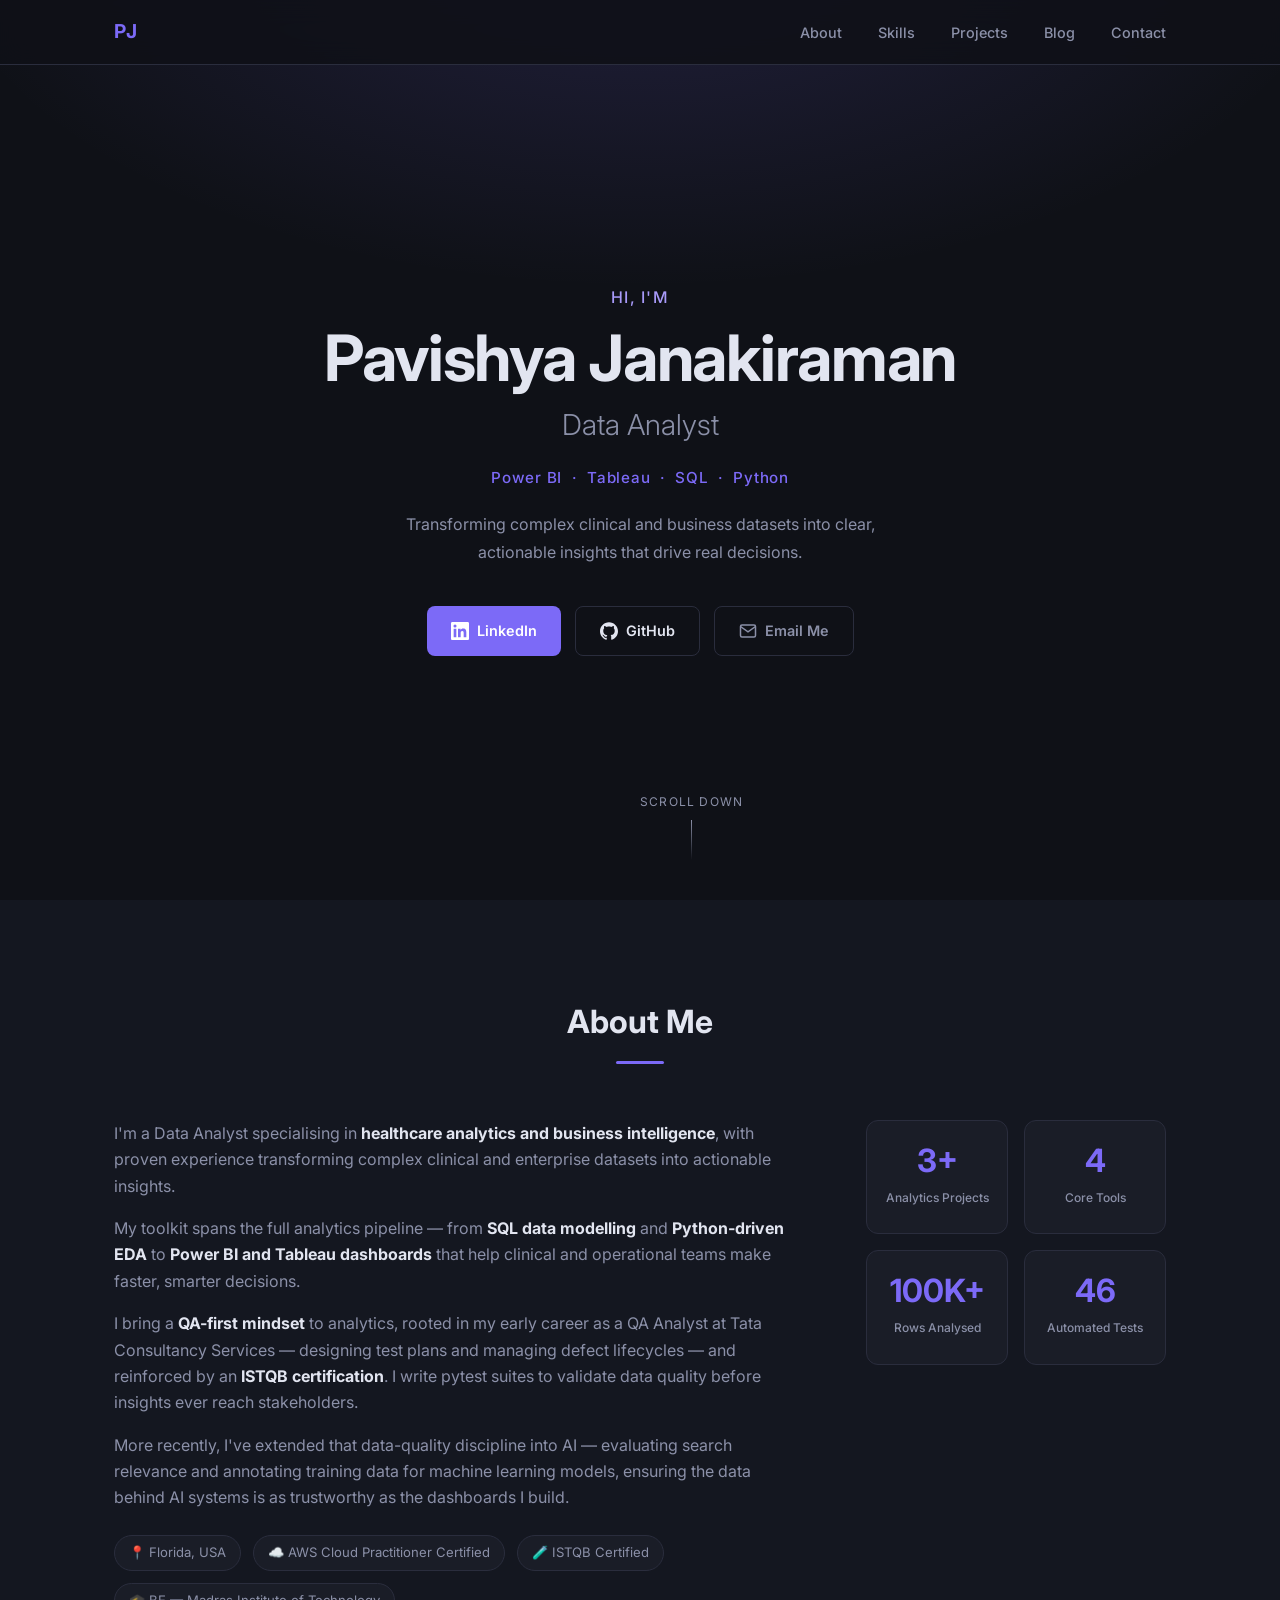
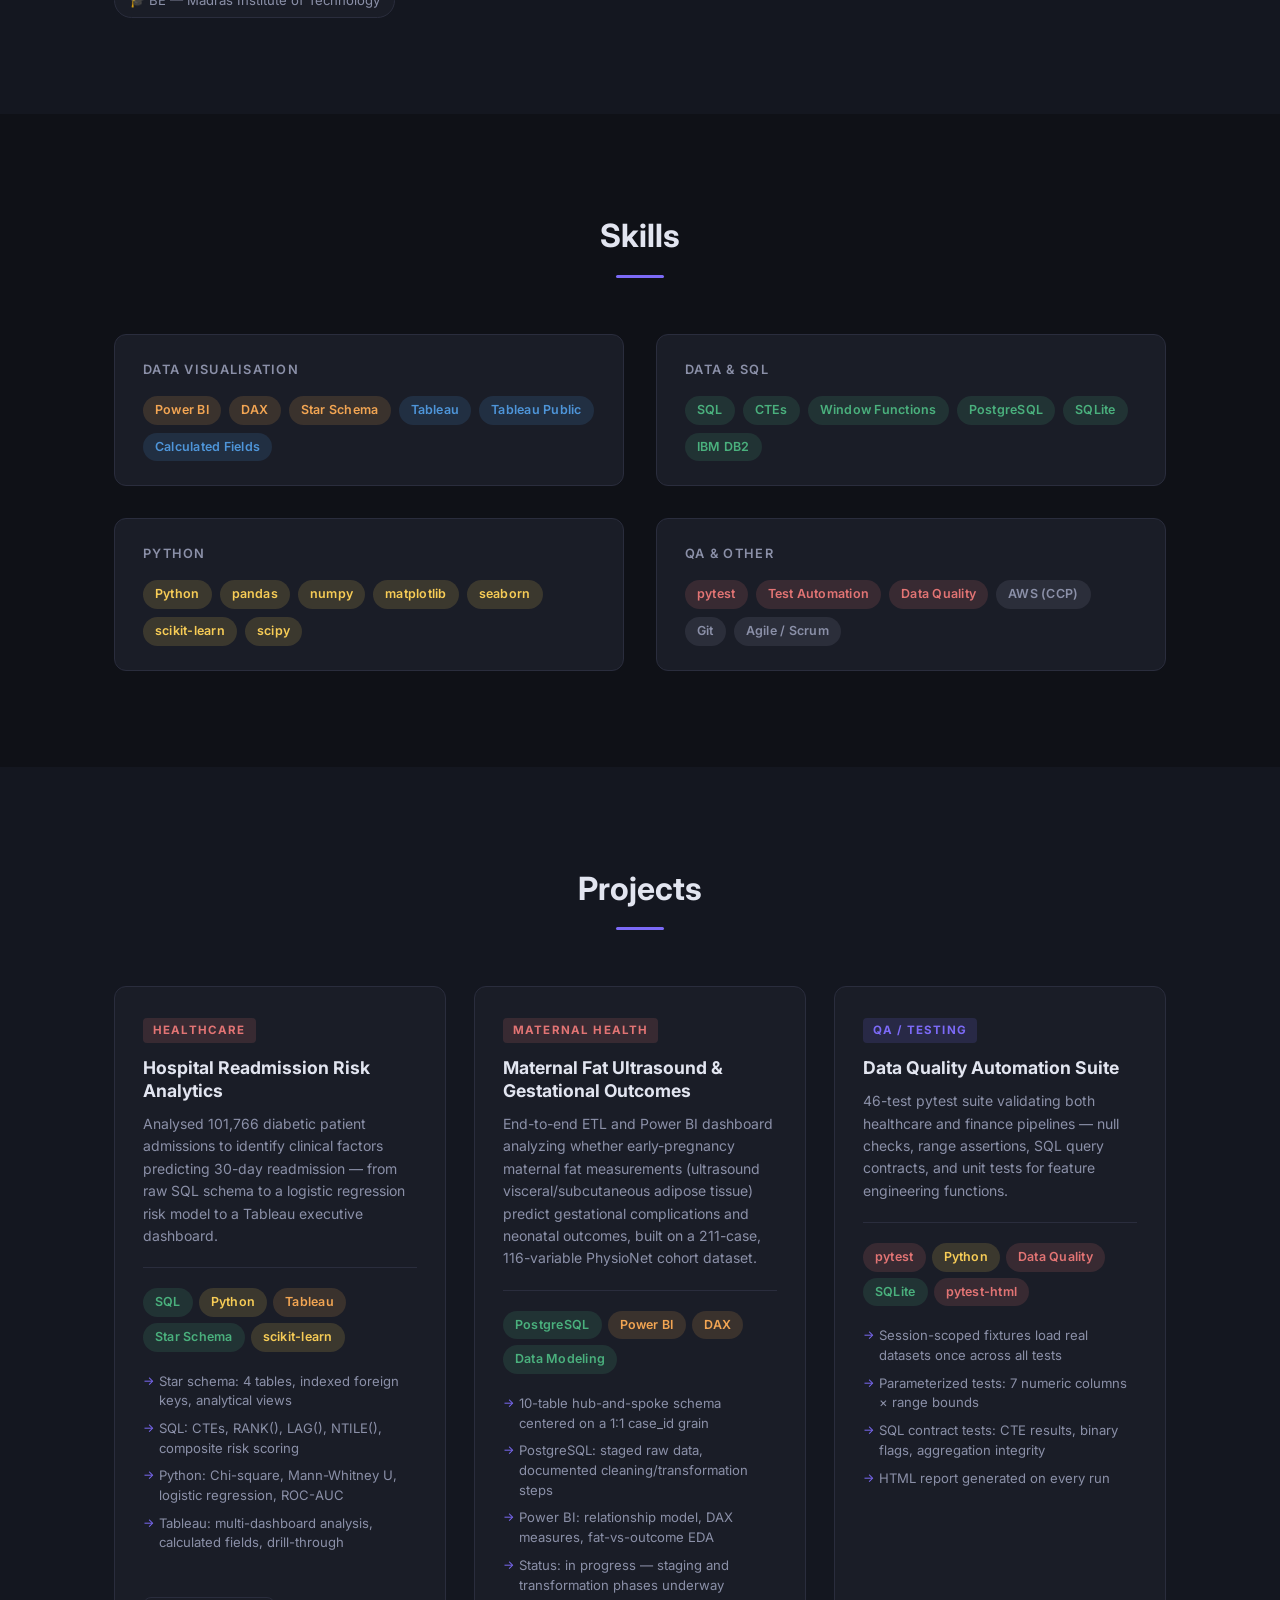
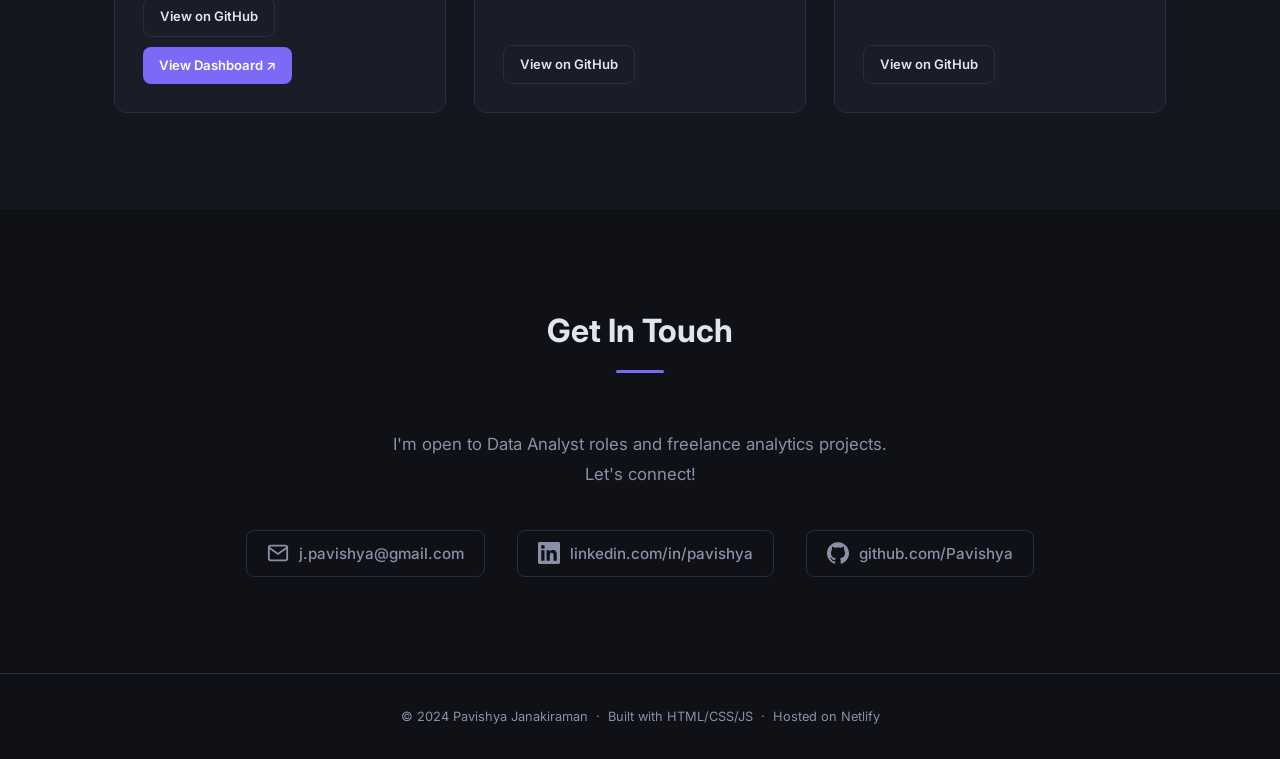
==== commit 66c2ec86: "Add Blog tab with two articles: Actions in Tableau and Managing Outliers New blog.html landing page " ====
--- a/index.html
+++ b/index.html
@@ -18,6 +18,7 @@
         <li><a href="#about">About</a></li>
         <li><a href="#skills">Skills</a></li>
         <li><a href="#projects">Projects</a></li>
+        <li><a href="blog.html">Blog</a></li>
         <li><a href="#contact">Contact</a></li>
       </ul>
       <button class="nav__hamburger" id="hamburger" aria-label="Toggle menu">
--- a/css/style.css
+++ b/css/style.css
@@ -440,6 +440,79 @@
   display: block;
 }
 
+/* ── BLOG ── */
+.blog__grid {
+  display: grid;
+  grid-template-columns: repeat(2, 1fr);
+  gap: 28px;
+}
+.blog-card__body { padding: 28px; }
+.blog-card__meta {
+  font-size: 0.78rem;
+  color: var(--text-muted);
+  text-transform: uppercase;
+  letter-spacing: 0.08em;
+  margin-bottom: 12px;
+}
+.blog-card__title { font-size: 1.2rem; font-weight: 700; margin-bottom: 12px; line-height: 1.35; }
+.blog-card__excerpt { font-size: 0.9rem; color: var(--text-muted); line-height: 1.6; margin-bottom: 20px; }
+
+.article {
+  max-width: 760px;
+  margin: 0 auto;
+}
+.article h2 {
+  font-size: 1.4rem;
+  font-weight: 700;
+  margin: 40px 0 16px;
+}
+.article h3 {
+  font-size: 1.1rem;
+  font-weight: 700;
+  margin: 28px 0 12px;
+  color: var(--accent-soft);
+}
+.article p {
+  font-size: 0.95rem;
+  color: var(--text-muted);
+  line-height: 1.8;
+  margin-bottom: 16px;
+}
+.article ul, .article ol {
+  margin: 0 0 16px 20px;
+  color: var(--text-muted);
+  font-size: 0.95rem;
+  line-height: 1.8;
+}
+.article ul { list-style: disc; }
+.article ol { list-style: decimal; }
+.article strong { color: var(--text); }
+.article code {
+  background: var(--bg-card);
+  border: 1px solid var(--border);
+  padding: 2px 6px;
+  border-radius: 4px;
+  font-size: 0.85em;
+}
+.article figure { margin: 24px 0; }
+.article img {
+  width: 100%;
+  border-radius: var(--radius);
+  border: 1px solid var(--border);
+  display: block;
+}
+.article figcaption {
+  font-size: 0.8rem;
+  color: var(--text-muted);
+  text-align: center;
+  margin-top: 8px;
+}
+.article__refs a {
+  color: var(--accent-soft);
+  word-break: break-all;
+  text-decoration: underline;
+}
+
 /* ── CONTACT ── */
 .contact__inner { text-align: center; }
 .contact__text {
@@ -507,6 +580,7 @@
   .skills__grid { grid-template-columns: 1fr; }
 
   .projects__grid { grid-template-columns: 1fr; }
+  .blog__grid { grid-template-columns: 1fr; }
 
   .section { padding: 64px 0; }
   .section__title { font-size: 1.6rem; margin-bottom: 40px; }
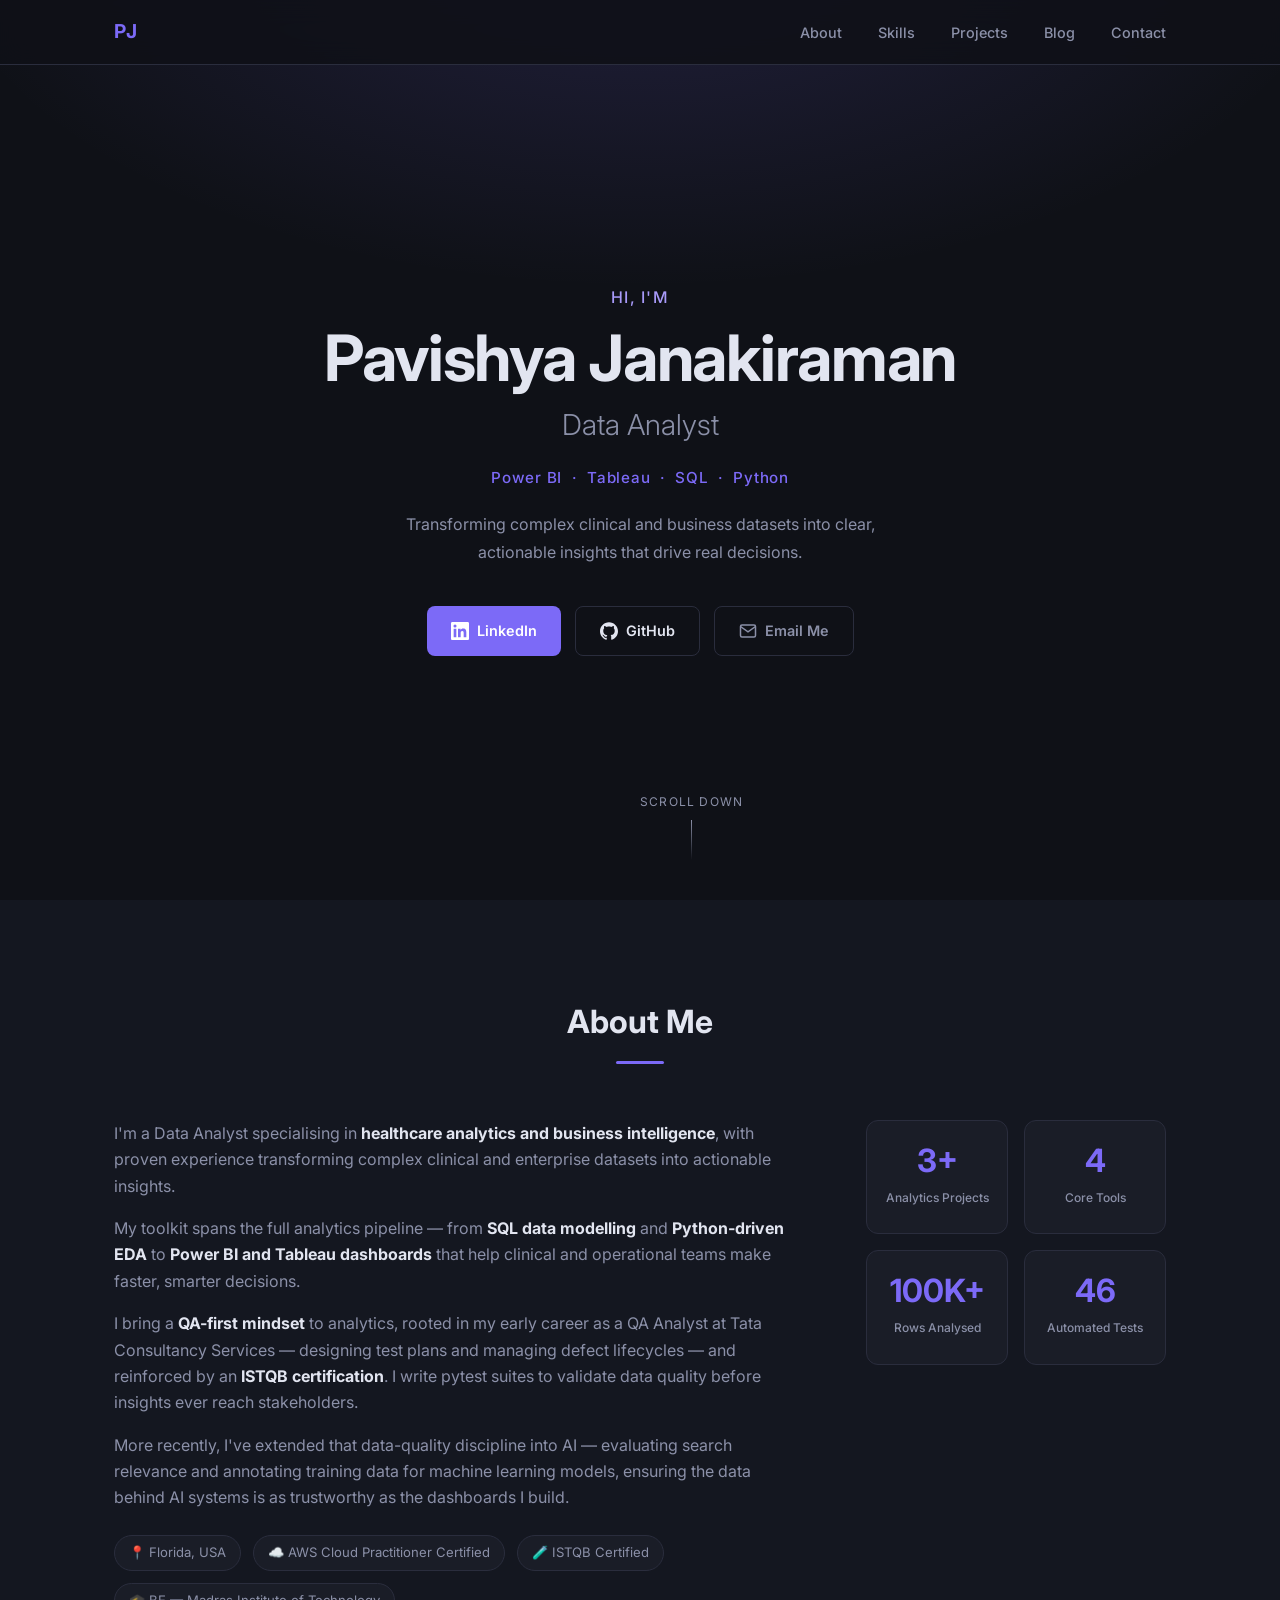
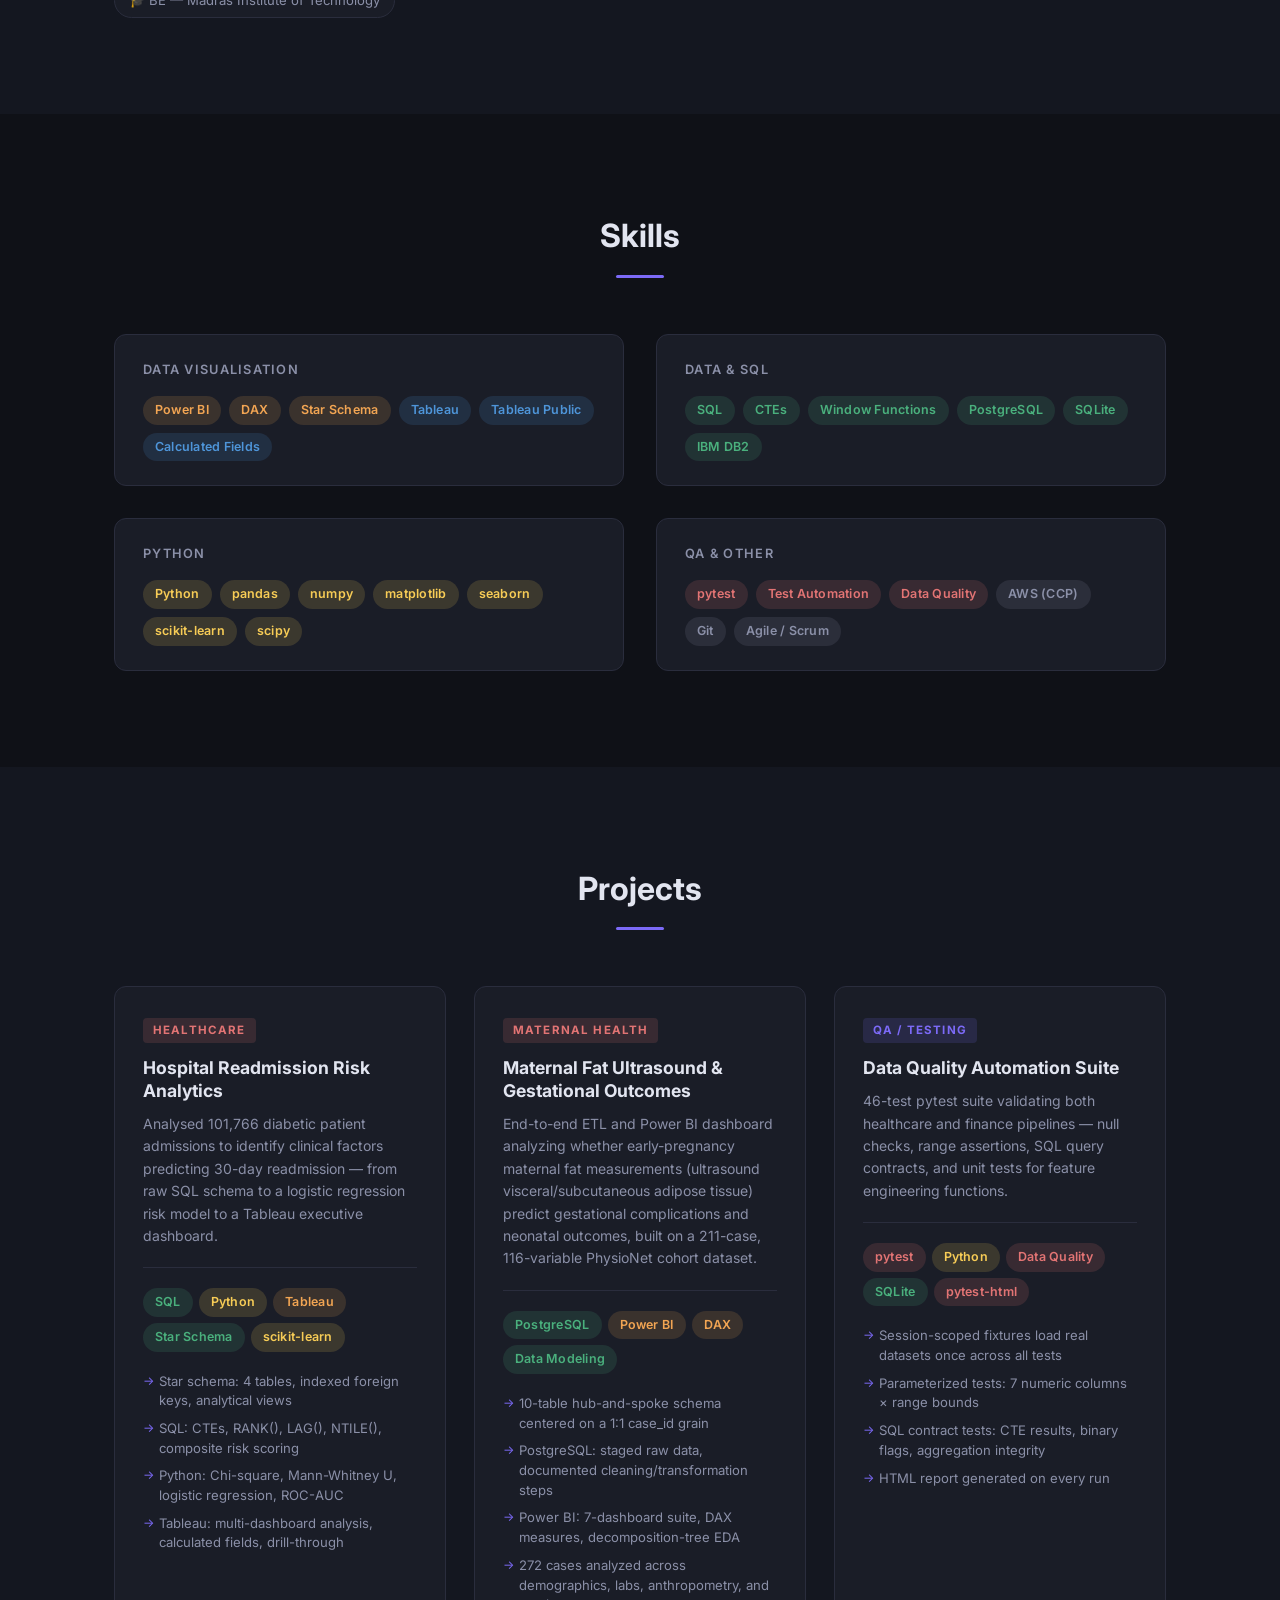
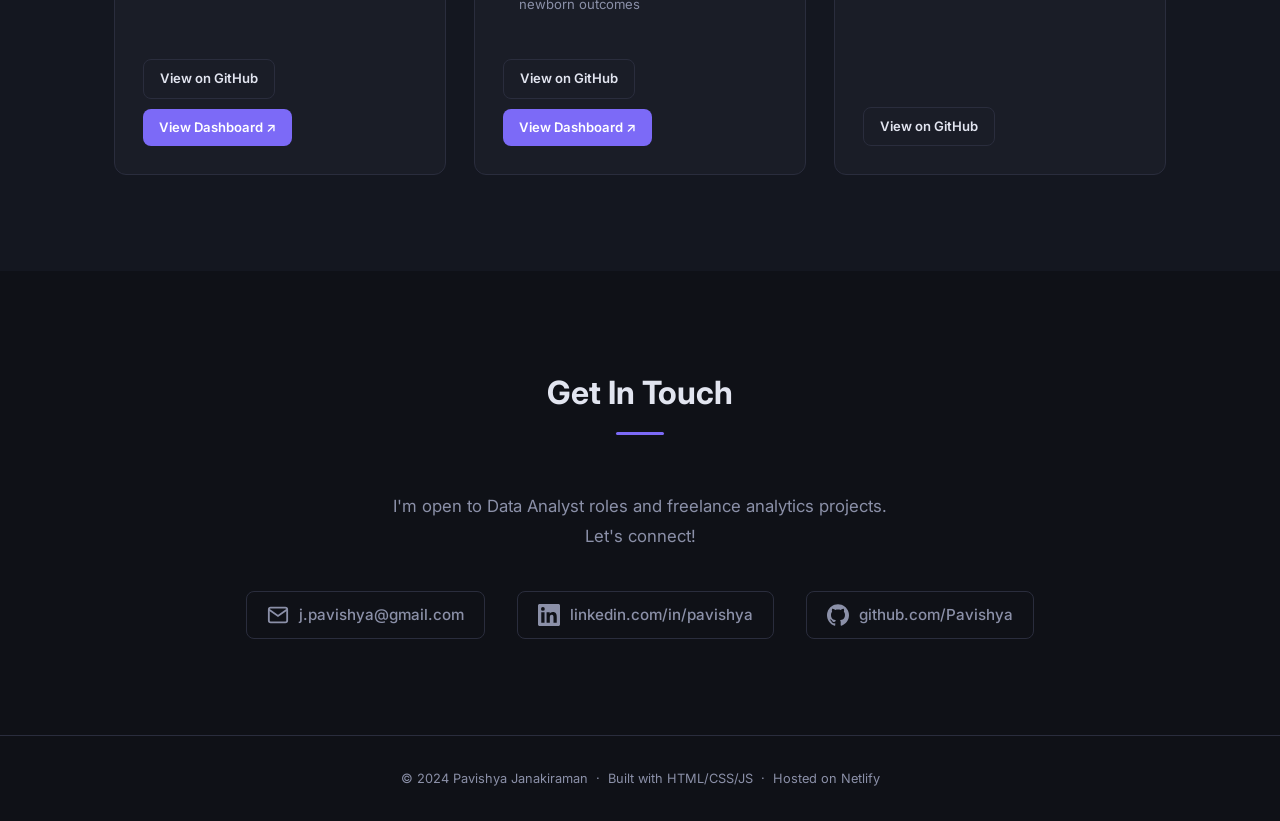
==== commit 0a6bece0: "Add Maternal Health Power BI dashboard gallery New maternal-health-gallery.html showcases all 7 dash" ====
--- a/index.html
+++ b/index.html
@@ -238,14 +238,17 @@
             <ul class="project-card__bullets">
               <li>10-table hub-and-spoke schema centered on a 1:1 case_id grain</li>
               <li>PostgreSQL: staged raw data, documented cleaning/transformation steps</li>
-              <li>Power BI: relationship model, DAX measures, fat-vs-outcome EDA</li>
-              <li>Status: in progress — staging and transformation phases underway</li>
+              <li>Power BI: 7-dashboard suite, DAX measures, decomposition-tree EDA</li>
+              <li>272 cases analyzed across demographics, labs, anthropometry, and newborn outcomes</li>
             </ul>
           </div>
           <div class="project-card__footer">
             <a href="https://github.com/Pavishya/pavi-portfolio-projects/tree/main/project-2-maternal-health-dashboard"
                target="_blank" rel="noopener" class="btn btn--small btn--secondary">
               View on GitHub
+            </a>
+            <a href="maternal-health-gallery.html" class="btn btn--small btn--primary">
+              View Dashboard ↗
             </a>
           </div>
         </div>
--- a/css/style.css
+++ b/css/style.css
@@ -441,21 +441,92 @@
 }
 
 /* ── BLOG ── */
-.blog__grid {
+.blog-hero {
+  padding: 160px 24px 64px;
+  background:
+    radial-gradient(ellipse 80% 60% at 50% -10%, rgba(124,106,247,0.22) 0%, transparent 70%),
+    var(--bg-alt);
+  border-bottom: 1px solid var(--border);
+}
+.blog-hero__inner {
+  max-width: 1100px;
+  margin: 0 auto;
+  padding: 0 24px;
+}
+.blog-hero__back { margin-bottom: 20px; }
+.blog-hero h1 {
+  font-size: clamp(1.8rem, 4vw, 2.6rem);
+  font-weight: 700;
+  margin-bottom: 16px;
+}
+.blog-hero p {
+  color: var(--text-muted);
+  line-height: 1.8;
+  margin-bottom: 14px;
+  max-width: 640px;
+}
+.blog-hero p:last-child { margin-bottom: 0; }
+
+.blog__list {
+  display: flex;
+  flex-direction: column;
+  gap: 28px;
+}
+.blog-post {
   display: grid;
-  grid-template-columns: repeat(2, 1fr);
-  gap: 28px;
-}
-.blog-card__body { padding: 28px; }
-.blog-card__meta {
-  font-size: 0.78rem;
-  color: var(--text-muted);
-  text-transform: uppercase;
-  letter-spacing: 0.08em;
-  margin-bottom: 12px;
-}
-.blog-card__title { font-size: 1.2rem; font-weight: 700; margin-bottom: 12px; line-height: 1.35; }
-.blog-card__excerpt { font-size: 0.9rem; color: var(--text-muted); line-height: 1.6; margin-bottom: 20px; }
+  grid-template-columns: 320px 1fr;
+  background: var(--bg-card);
+  border: 1px solid var(--border);
+  border-radius: var(--radius);
+  overflow: hidden;
+  transition: border-color var(--transition), transform var(--transition), box-shadow var(--transition);
+}
+.blog-post:hover {
+  border-color: var(--accent);
+  transform: translateY(-3px);
+  box-shadow: var(--shadow);
+}
+.blog-post__image { width: 292px; height: 179px; object-fit: cover; display: block; align-self: center; margin: 28px 0 28px 28px; border-radius: 8px; }
+.blog-post__body { padding: 28px 32px; display: flex; flex-direction: column; }
+.blog-post__meta {
+  display: flex;
+  align-items: center;
+  gap: 10px;
+  margin-bottom: 16px;
+}
+.blog-post__avatar {
+  width: 32px;
+  height: 32px;
+  border-radius: 50%;
+  background: var(--accent);
+  color: var(--bg);
+  font-size: 0.72rem;
+  font-weight: 700;
+  display: flex;
+  align-items: center;
+  justify-content: center;
+  flex-shrink: 0;
+}
+.blog-post__byline { line-height: 1.3; }
+.blog-post__author { font-size: 0.85rem; font-weight: 600; color: var(--text); }
+.blog-post__readtime { font-size: 0.78rem; color: var(--text-muted); }
+.blog-post__title { font-size: 1.3rem; font-weight: 700; margin-bottom: 10px; line-height: 1.35; }
+.blog-post__excerpt {
+  font-size: 0.9rem;
+  color: var(--text-muted);
+  line-height: 1.7;
+  margin-bottom: 20px;
+  padding-bottom: 20px;
+  border-bottom: 1px solid var(--border);
+}
+.blog-post__footer {
+  display: flex;
+  align-items: center;
+  justify-content: space-between;
+  margin-top: auto;
+  font-size: 0.82rem;
+  color: var(--text-muted);
+}
 
 .article {
   max-width: 760px;
@@ -580,7 +651,11 @@
   .skills__grid { grid-template-columns: 1fr; }
 
   .projects__grid { grid-template-columns: 1fr; }
-  .blog__grid { grid-template-columns: 1fr; }
+
+  .blog-hero__inner { text-align: center; }
+  .blog-hero p { margin-left: auto; margin-right: auto; }
+  .blog-post { grid-template-columns: 1fr; }
+  .blog-post__image { width: 100%; height: 200px; margin: 0; border-radius: 0; }
 
   .section { padding: 64px 0; }
   .section__title { font-size: 1.6rem; margin-bottom: 40px; }
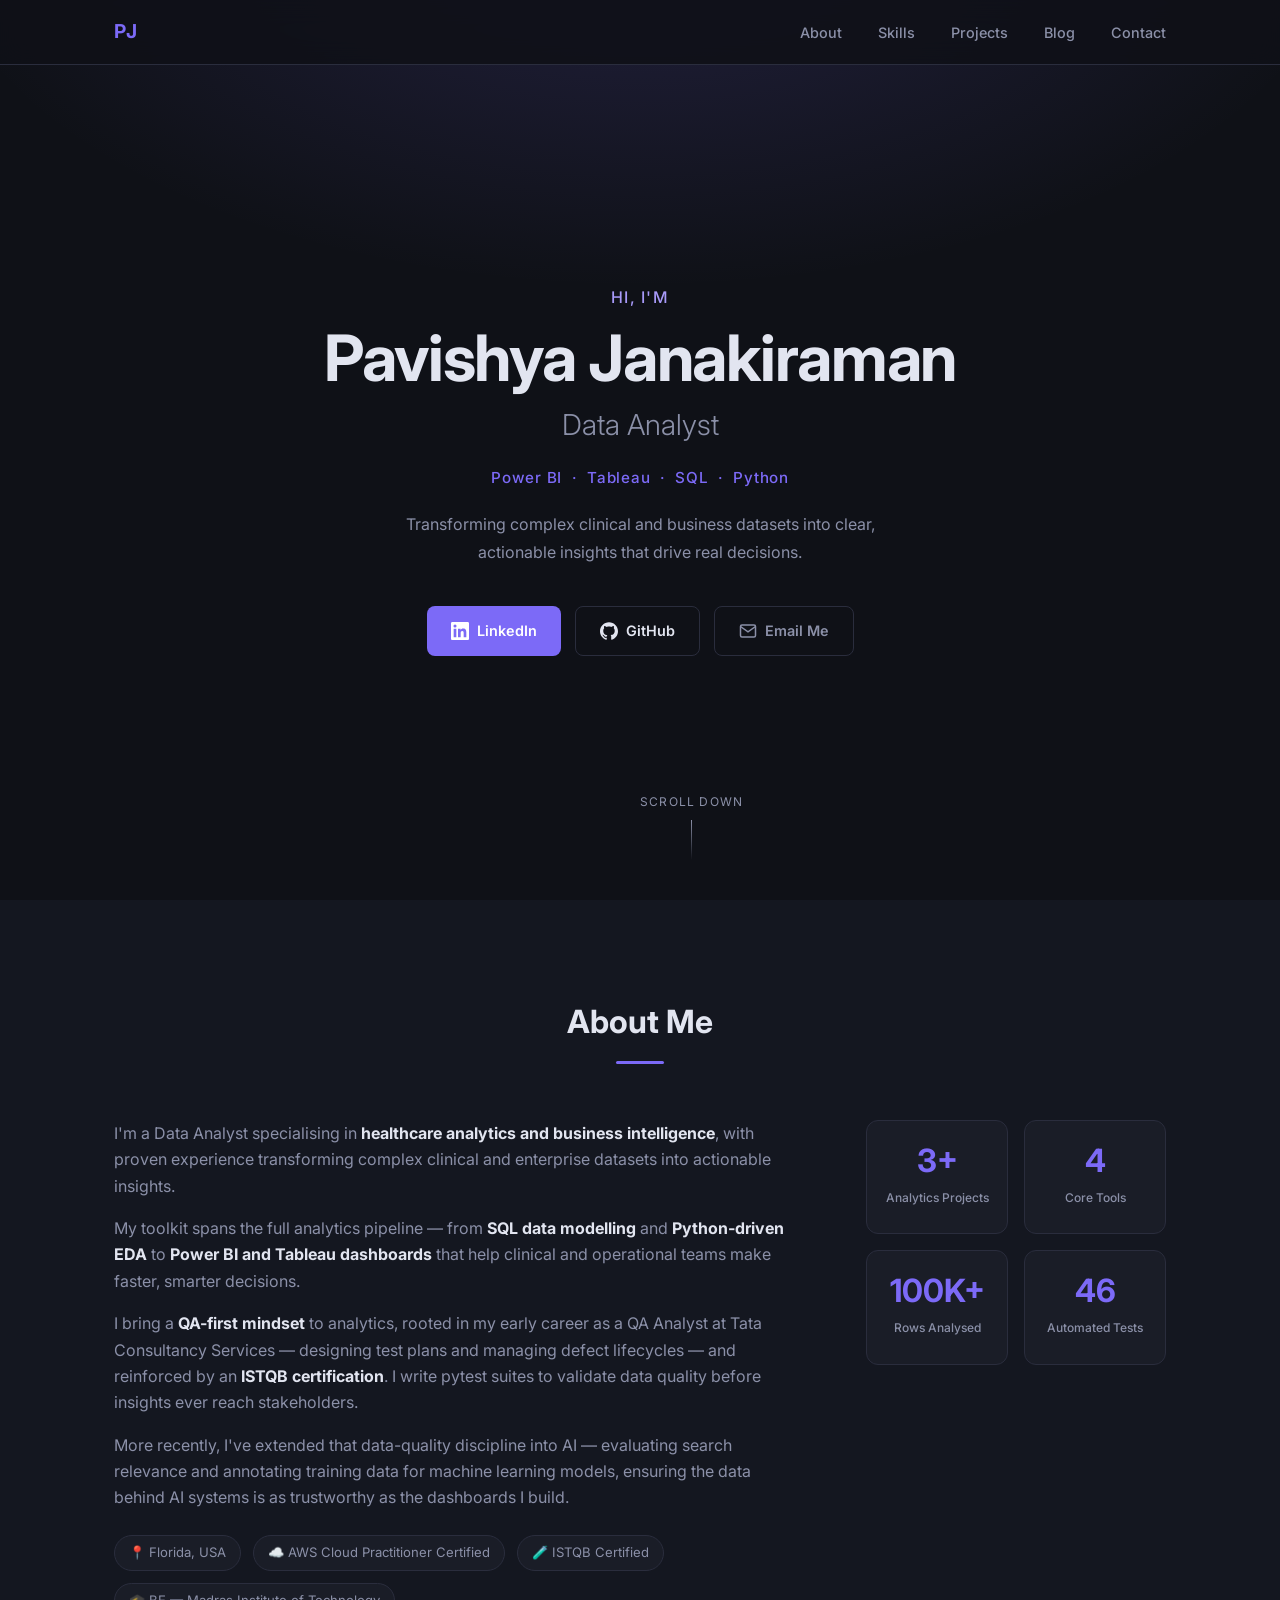
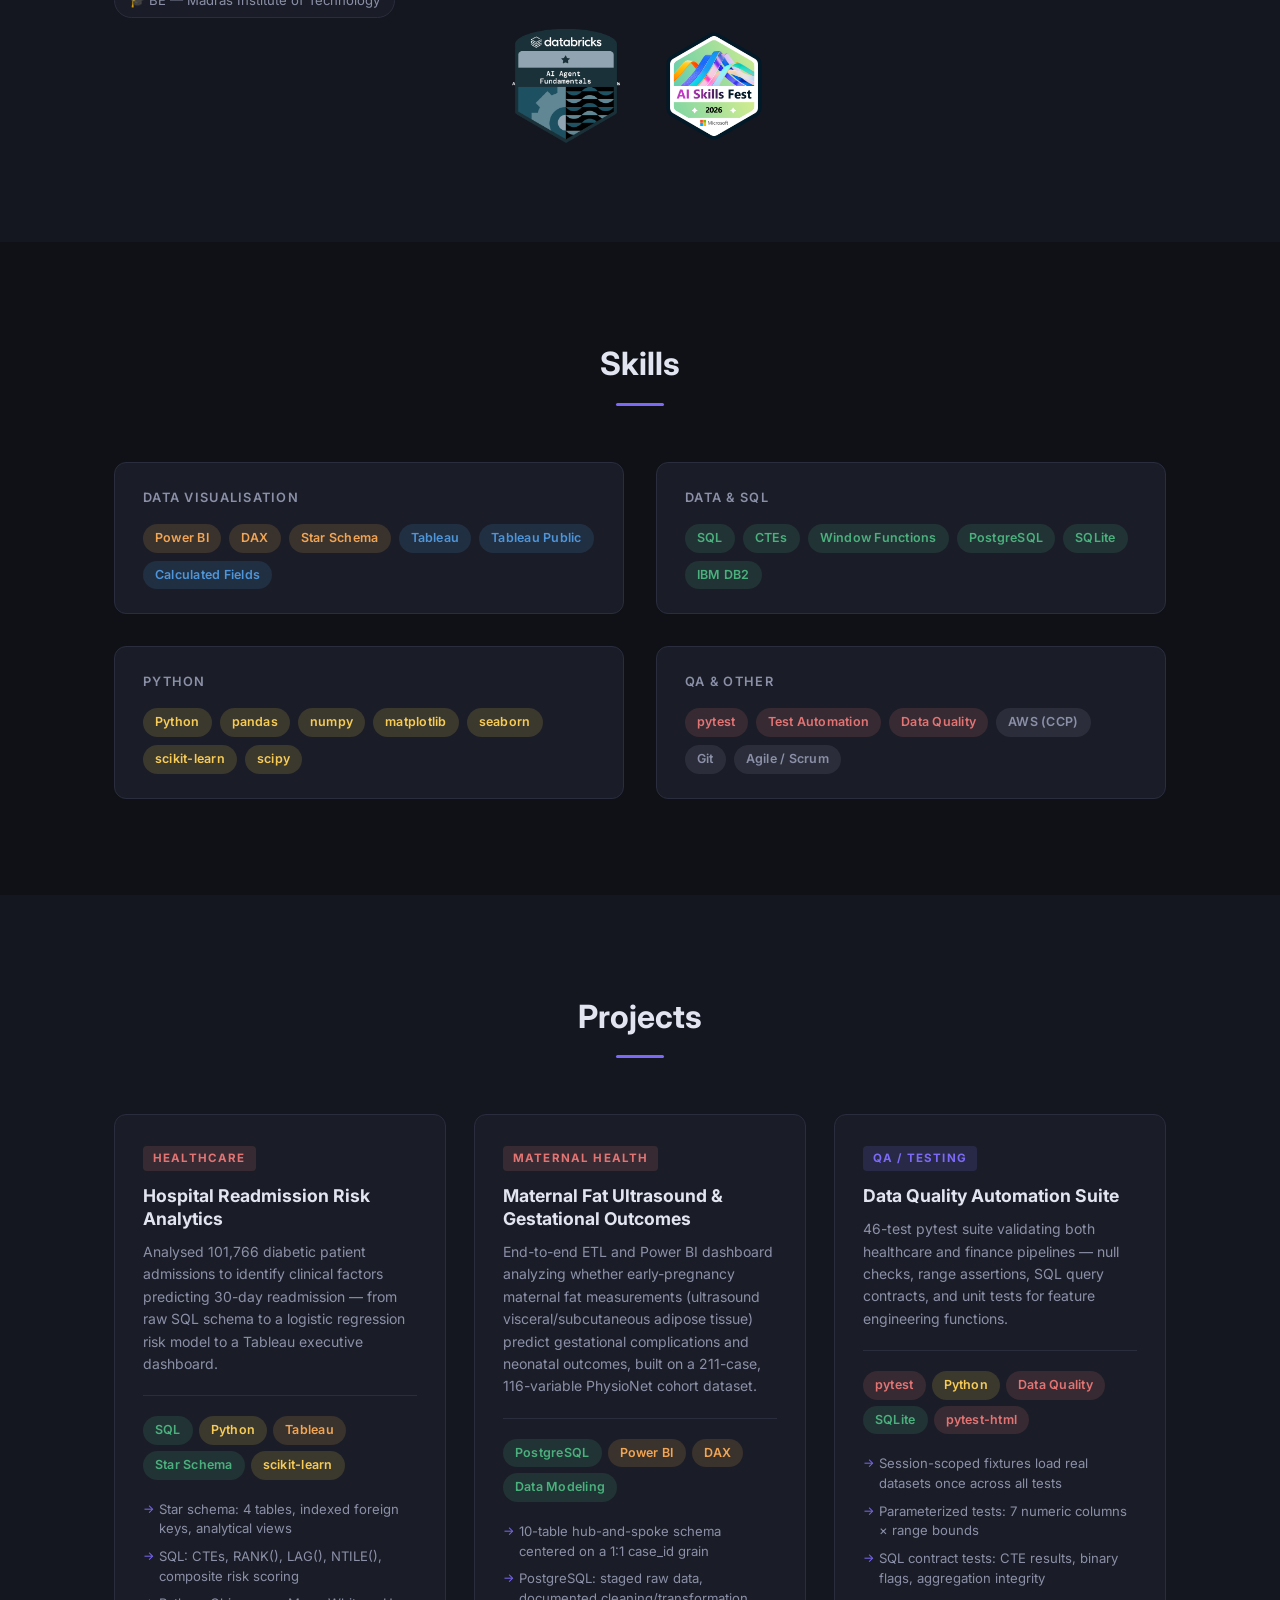
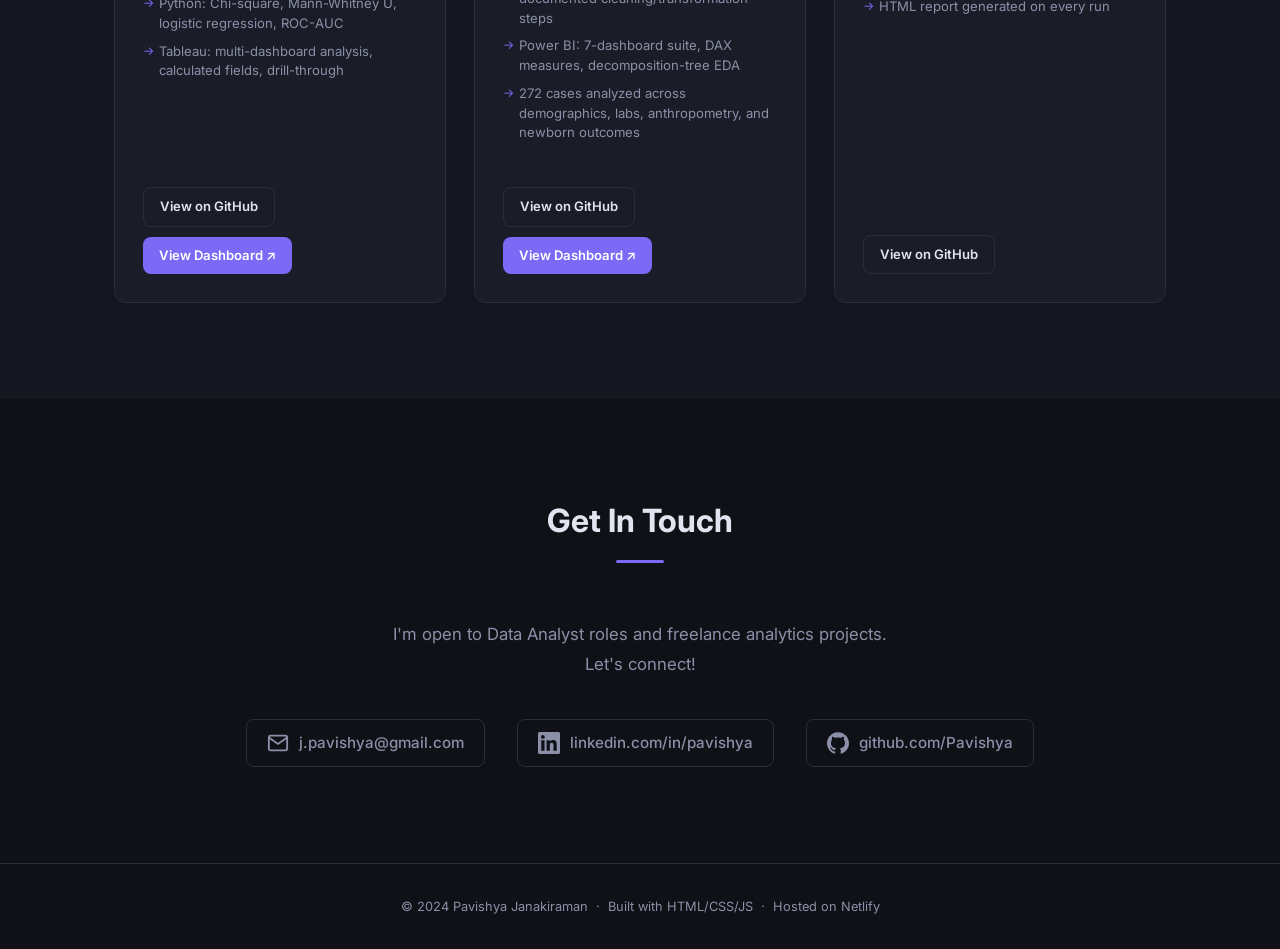
==== commit 5735c7cd: "Add certification badges to About Me section Display the Databricks AI Agent Fundamentals and Micros" ====
--- a/index.html
+++ b/index.html
@@ -111,6 +111,10 @@
           </div>
         </div>
       </div>
+      <div class="badges">
+        <img src="assets/images/badges/databricks-ai-agent-fundamentals.png" alt="Databricks AI Agent Fundamentals badge" class="badges__item" />
+        <img src="assets/images/badges/microsoft-ai-skills-fest-2026.png" alt="Microsoft AI Skills Fest 2026 badge" class="badges__item" />
+      </div>
     </div>
   </section>
 
--- a/css/style.css
+++ b/css/style.css
@@ -291,6 +291,20 @@
   color: var(--text-muted);
   font-weight: 500;
 }
+.badges {
+  grid-column: 1 / -1;
+  display: flex;
+  justify-content: center;
+  gap: 28px;
+  flex-wrap: wrap;
+  margin-top: 8px;
+}
+.badges__item {
+  width: 120px;
+  height: auto;
+  transition: transform var(--transition);
+}
+.badges__item:hover { transform: translateY(-4px); }
 
 /* ── SKILLS ── */
 .skills__grid {
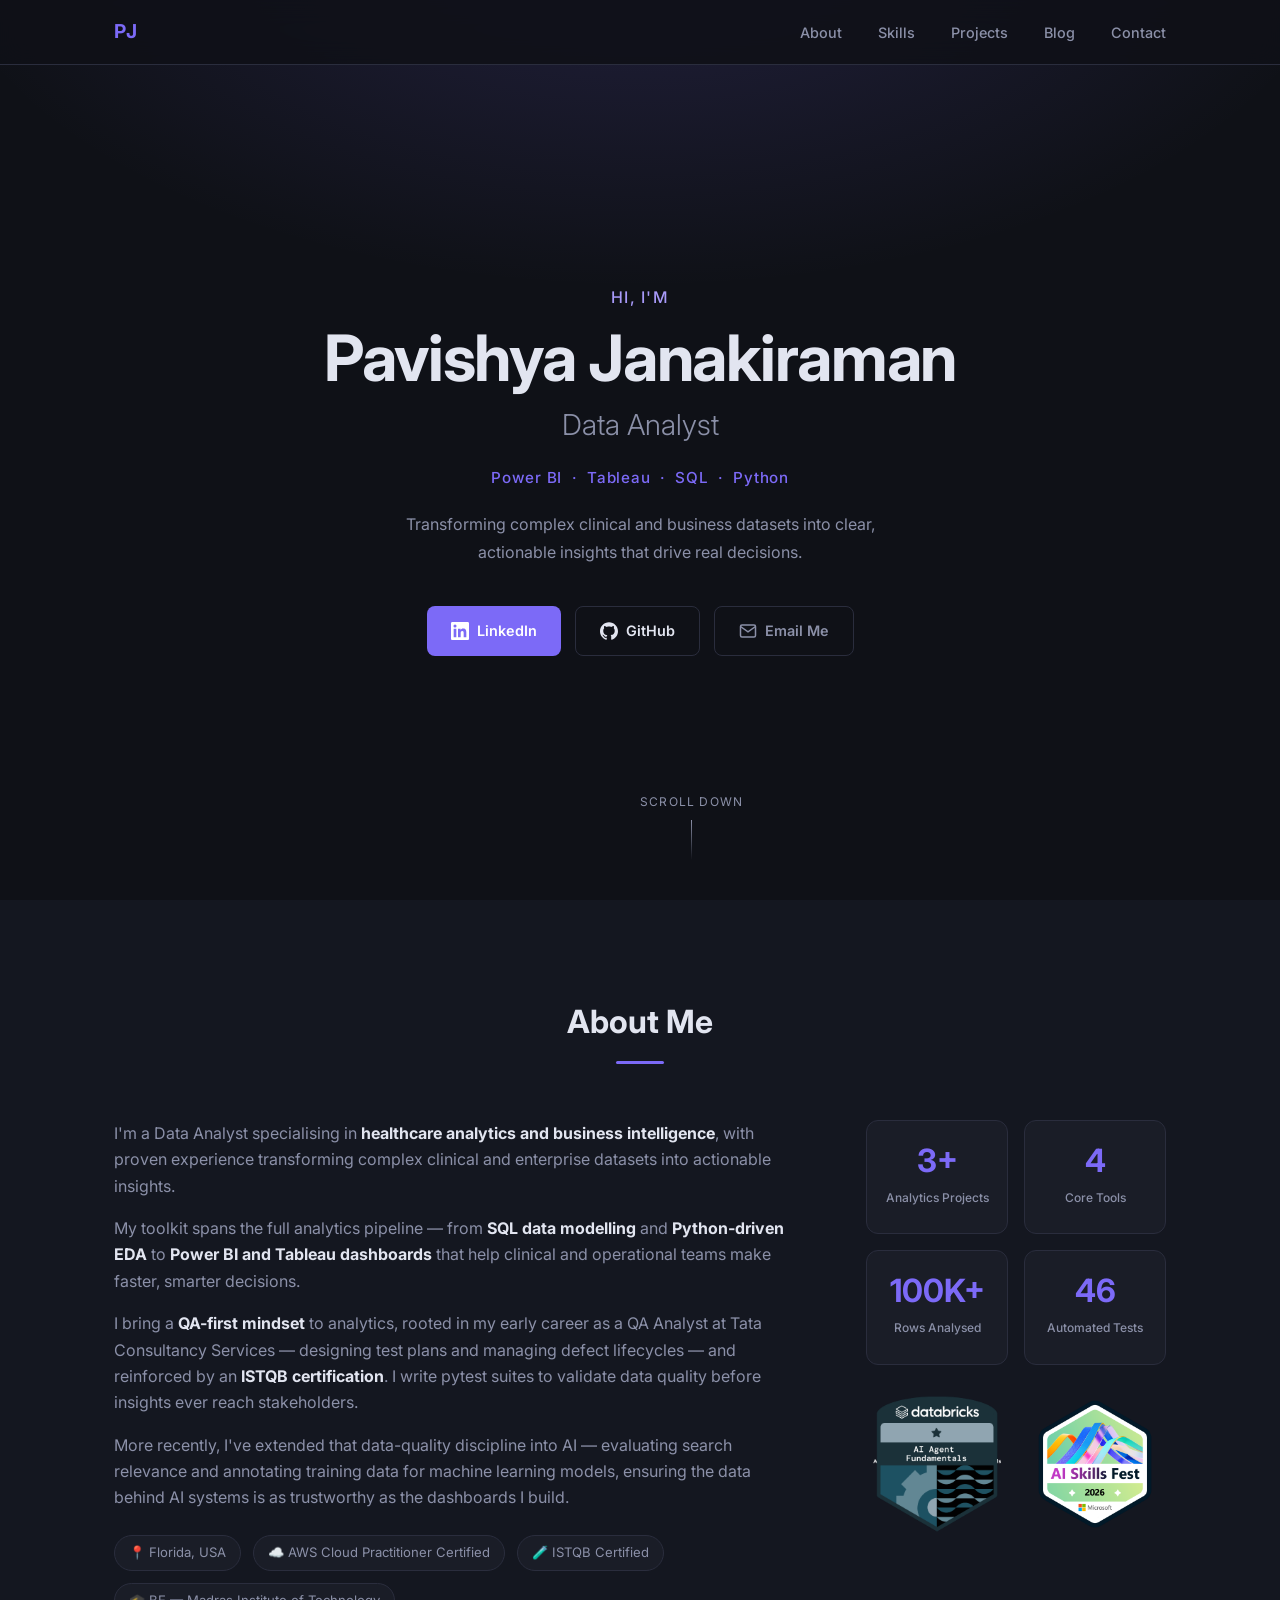
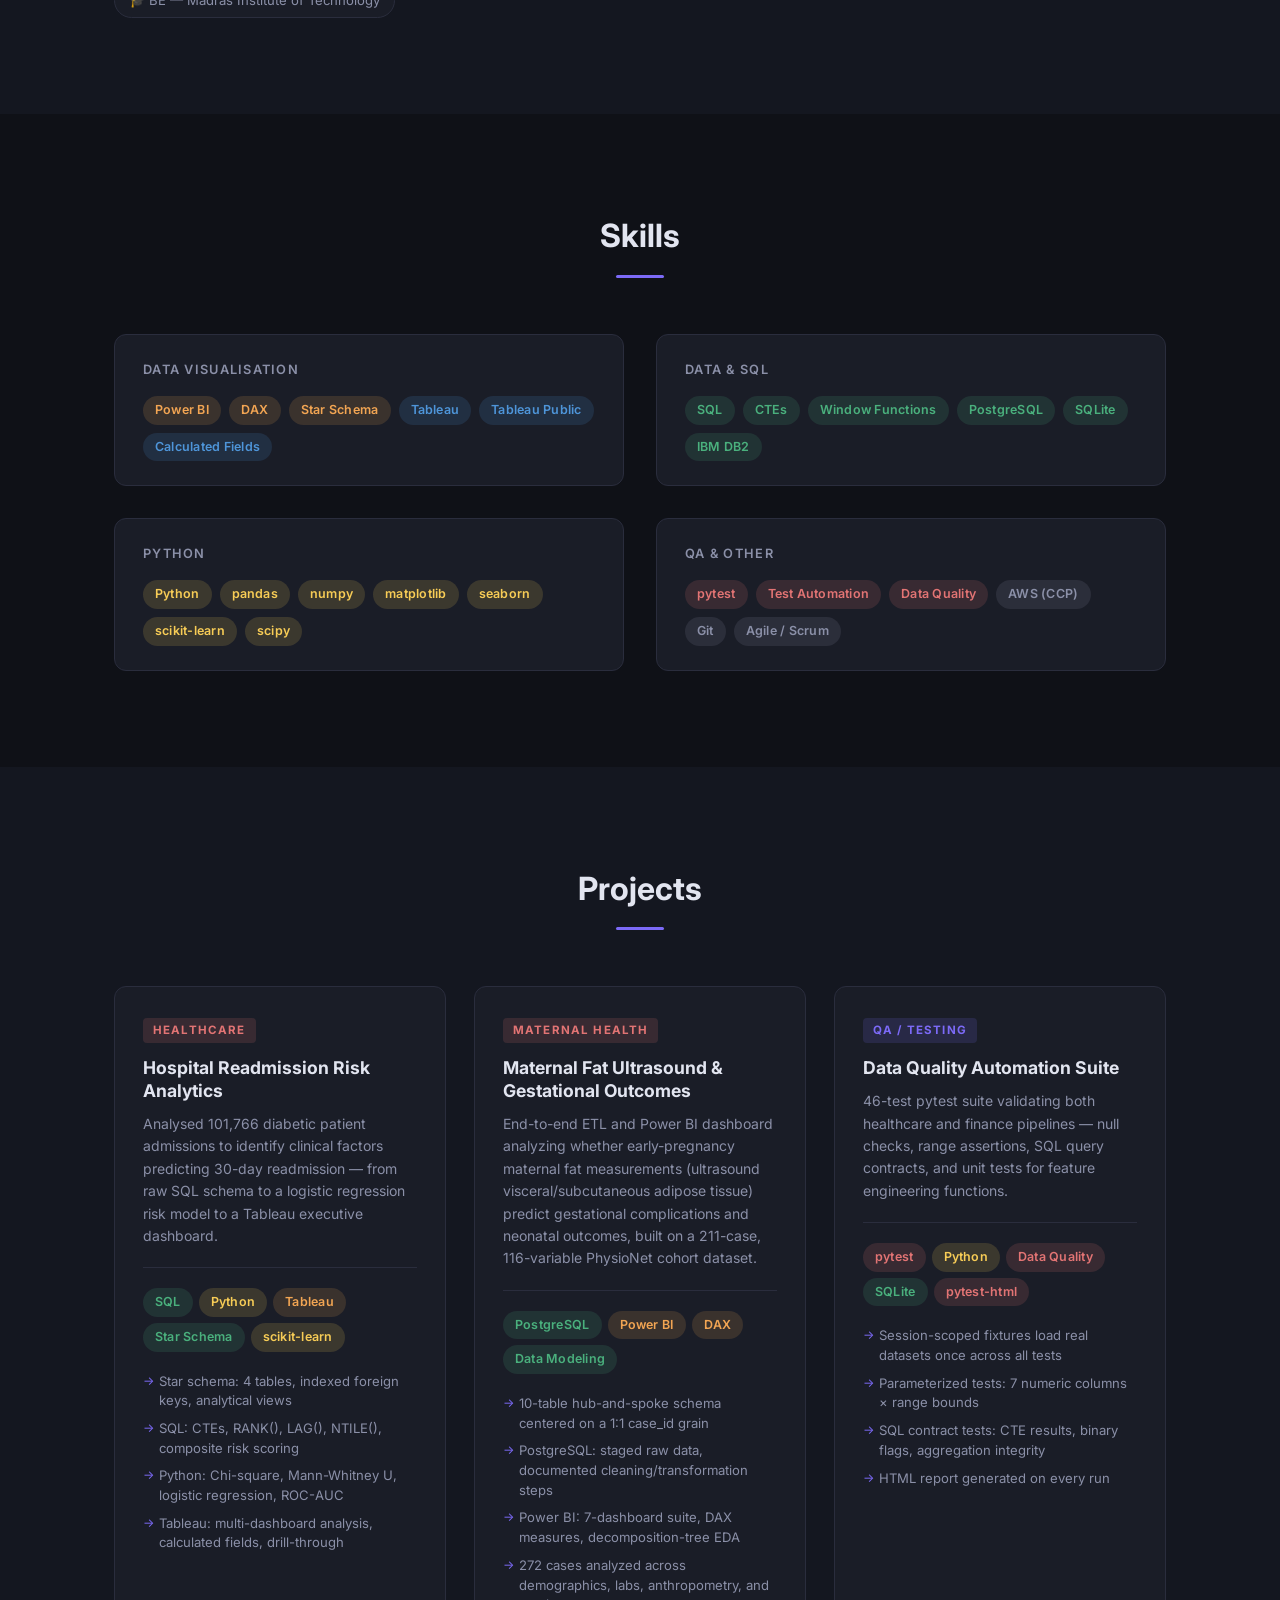
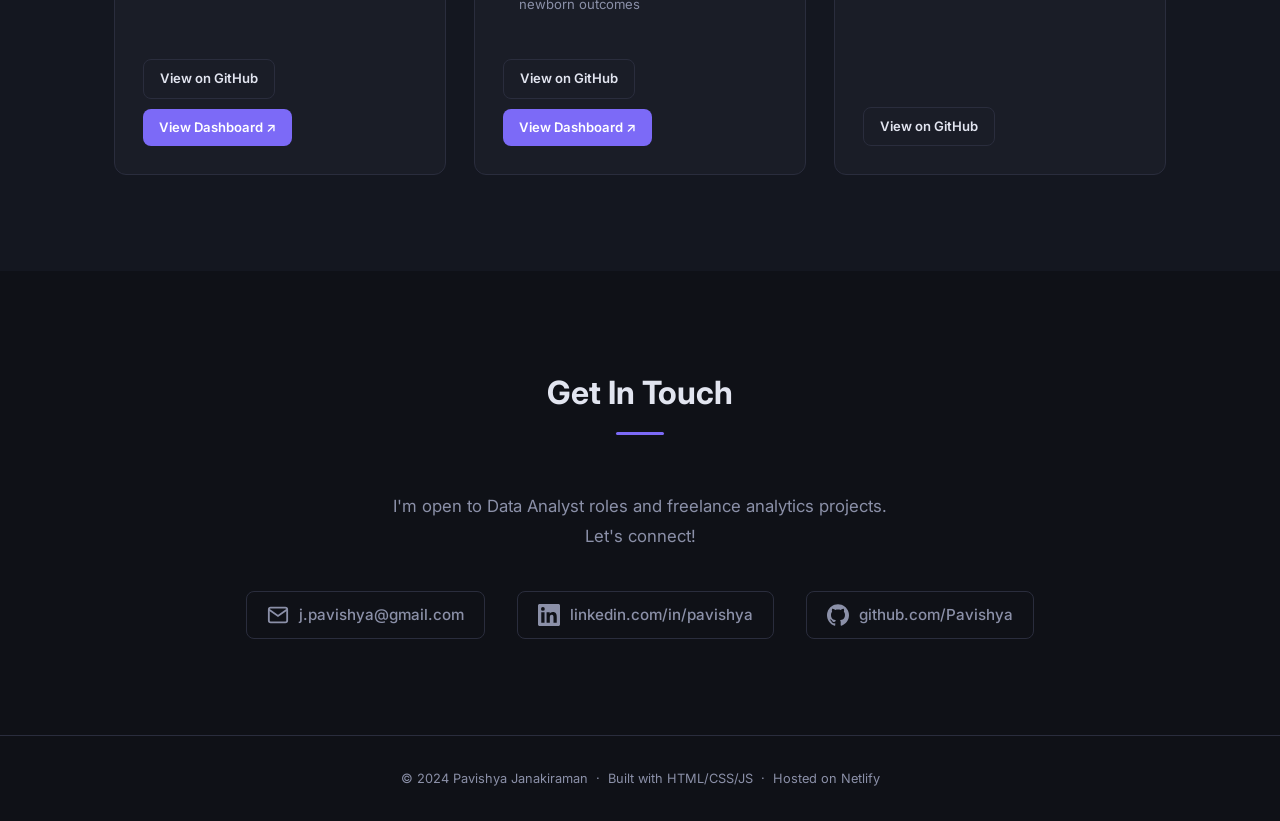
==== commit 5141d017: "Position badges directly below Rows Analysed / Automated Tests tiles Move badges into the about__hig" ====
--- a/index.html
+++ b/index.html
@@ -109,11 +109,13 @@
             <span class="highlight-card__num">46</span>
             <span class="highlight-card__label">Automated Tests</span>
           </div>
-        </div>
-      </div>
-      <div class="badges">
-        <img src="assets/images/badges/databricks-ai-agent-fundamentals.png" alt="Databricks AI Agent Fundamentals badge" class="badges__item" />
-        <img src="assets/images/badges/microsoft-ai-skills-fest-2026.png" alt="Microsoft AI Skills Fest 2026 badge" class="badges__item" />
+          <div class="badges__cell">
+            <img src="assets/images/badges/databricks-ai-agent-fundamentals.png" alt="Databricks AI Agent Fundamentals badge" class="badges__item" />
+          </div>
+          <div class="badges__cell">
+            <img src="assets/images/badges/microsoft-ai-skills-fest-2026.png" alt="Microsoft AI Skills Fest 2026 badge" class="badges__item" />
+          </div>
+        </div>
       </div>
     </div>
   </section>
--- a/css/style.css
+++ b/css/style.css
@@ -291,16 +291,15 @@
   color: var(--text-muted);
   font-weight: 500;
 }
-.badges {
-  grid-column: 1 / -1;
-  display: flex;
+.badges__cell {
+  display: flex;
+  align-items: center;
   justify-content: center;
-  gap: 28px;
-  flex-wrap: wrap;
-  margin-top: 8px;
+  padding: 12px 0;
 }
 .badges__item {
-  width: 120px;
+  width: 100%;
+  max-width: 150px;
   height: auto;
   transition: transform var(--transition);
 }
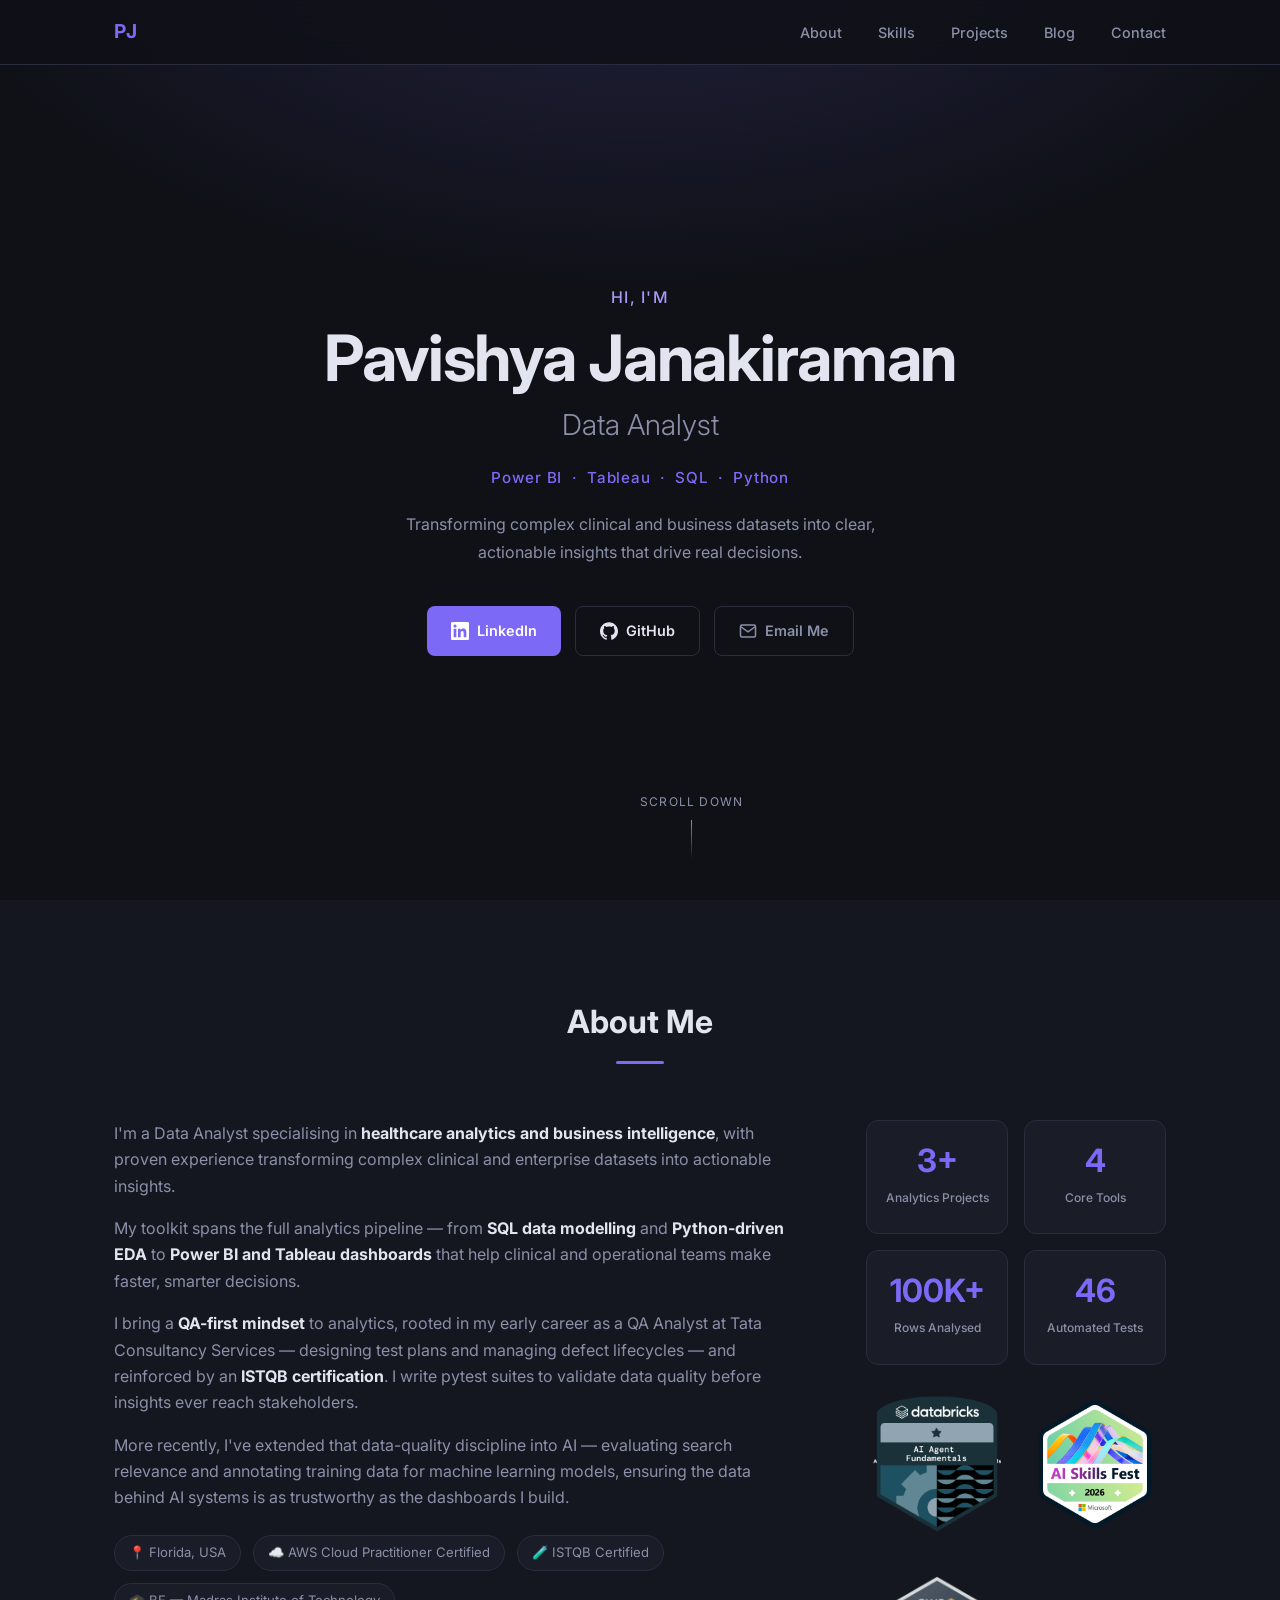
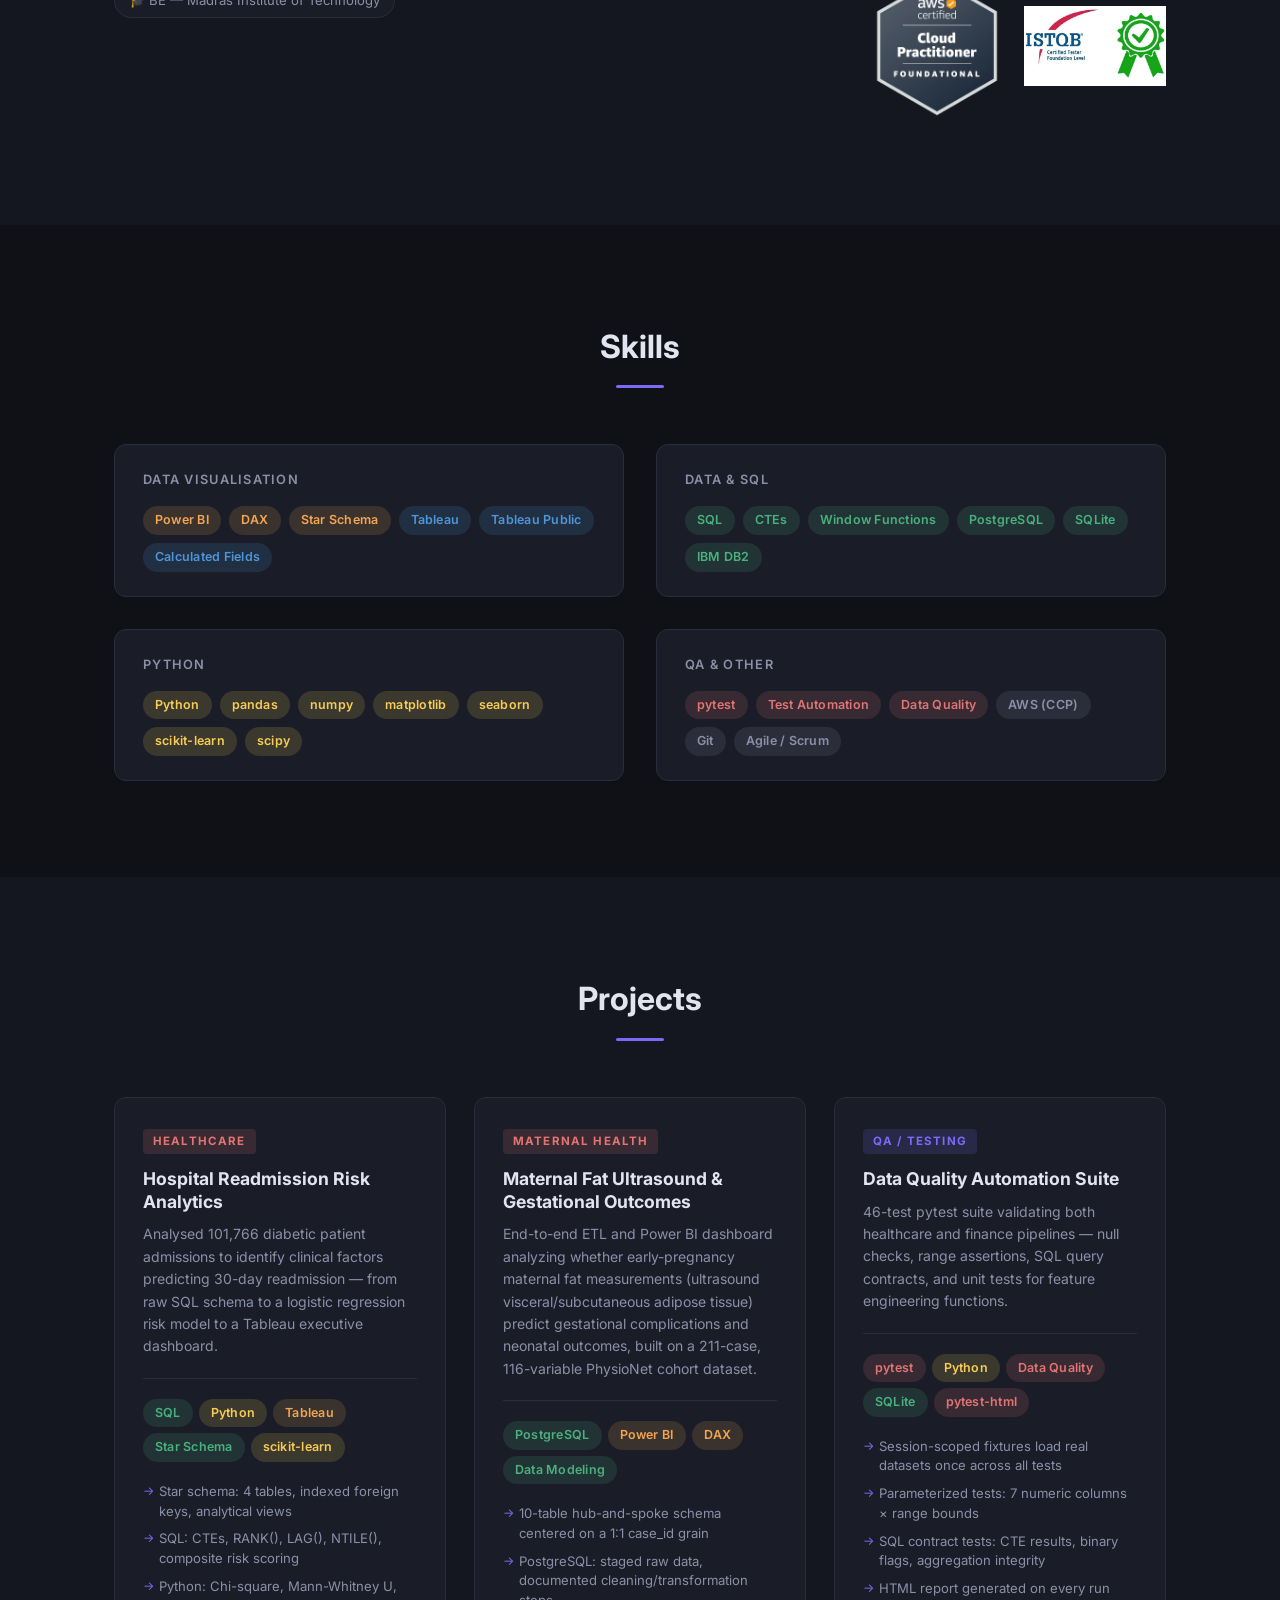
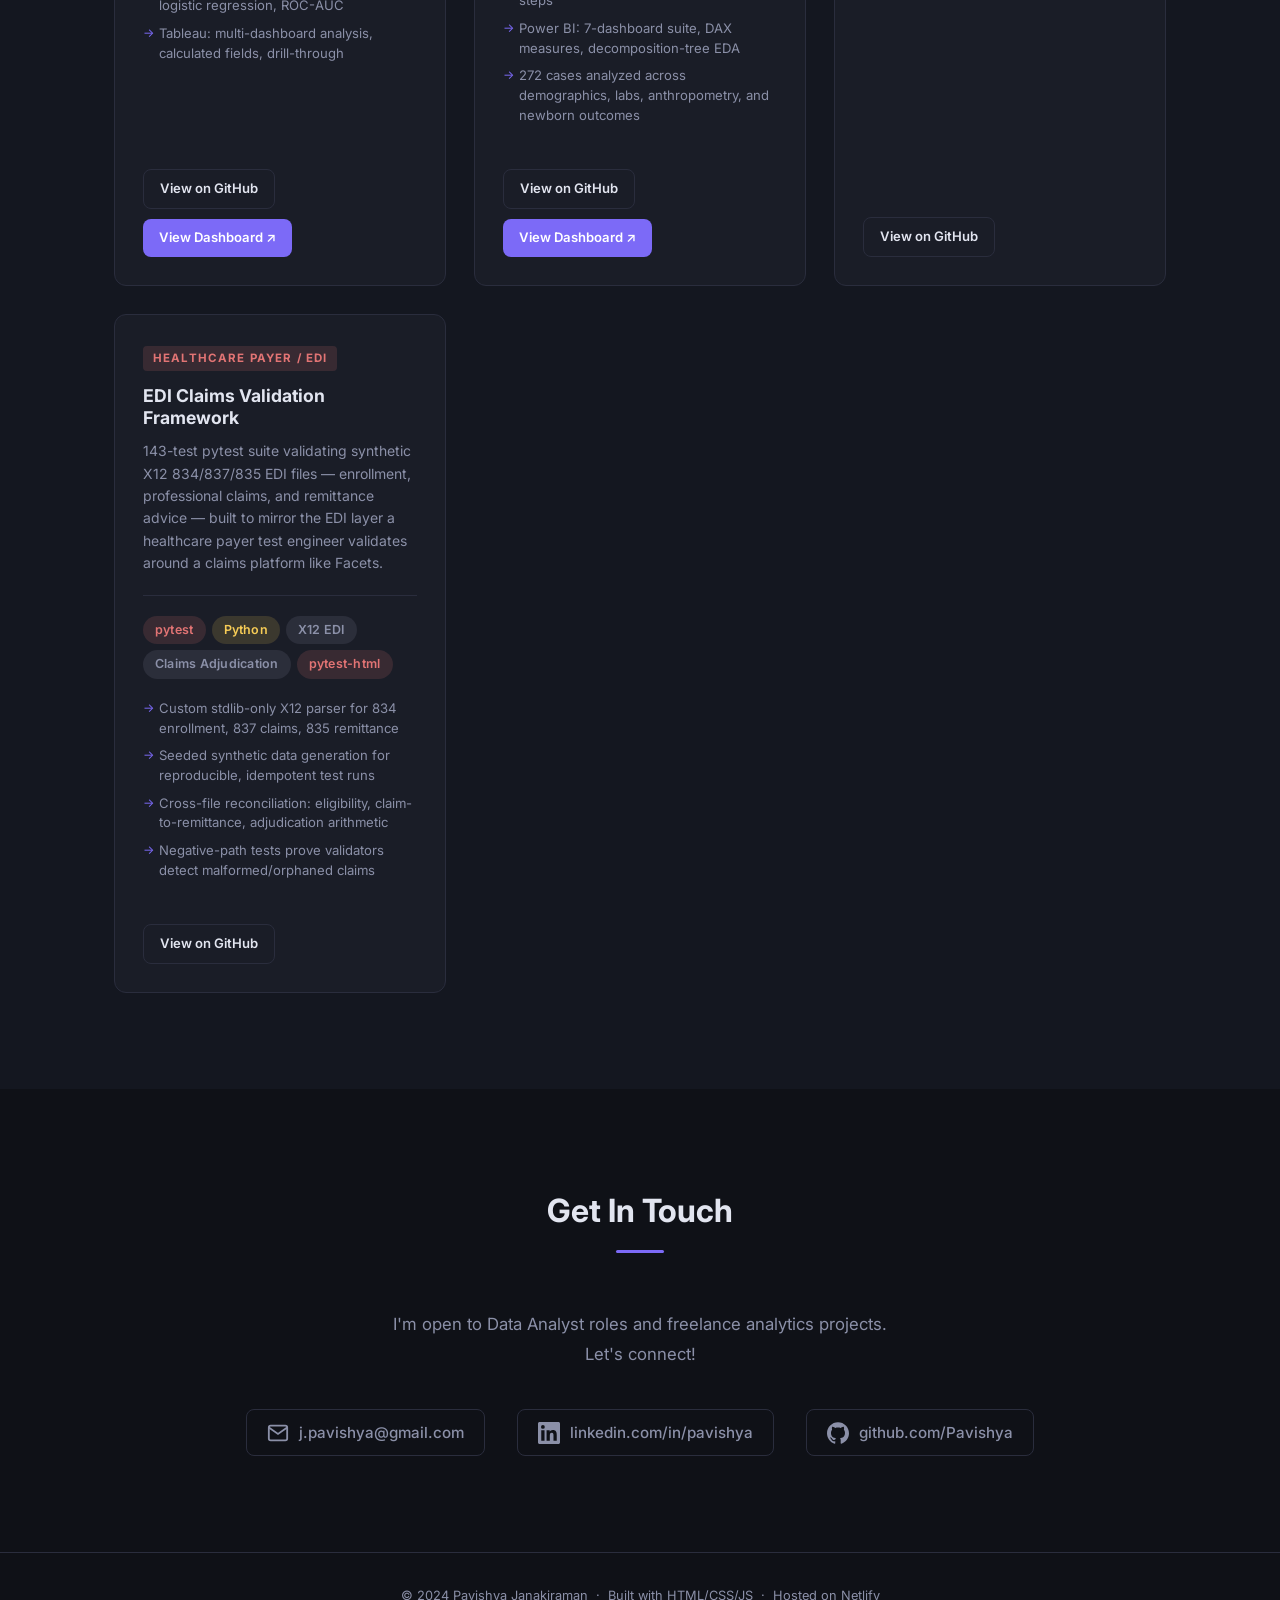
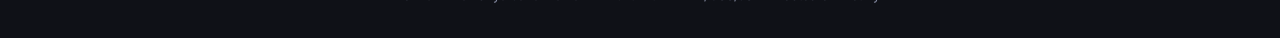
==== commit 4e44f616: "Add AWS/ISTQB badges and Project 4 EDI Claims Validation card Surfaces the new EDI Claims Validation" ====
--- a/index.html
+++ b/index.html
@@ -115,6 +115,12 @@
           <div class="badges__cell">
             <img src="assets/images/badges/microsoft-ai-skills-fest-2026.png" alt="Microsoft AI Skills Fest 2026 badge" class="badges__item" />
           </div>
+          <div class="badges__cell">
+            <img src="assets/images/badges/aws-cloud-practitioner.png" alt="AWS Certified Cloud Practitioner badge" class="badges__item" />
+          </div>
+          <div class="badges__cell">
+            <img src="assets/images/badges/istqb-certified.webp" alt="ISTQB Certified badge" class="badges__item" />
+          </div>
         </div>
       </div>
     </div>
@@ -293,6 +299,41 @@
           </div>
         </div>
 
+        <!-- Project 4 -->
+        <div class="project-card">
+          <div class="project-card__header">
+            <span class="project-card__domain domain--health">Healthcare Payer / EDI</span>
+            <h3 class="project-card__title">EDI Claims Validation Framework</h3>
+            <p class="project-card__hook">
+              143-test pytest suite validating synthetic X12 834/837/835 EDI files —
+              enrollment, professional claims, and remittance advice — built to mirror
+              the EDI layer a healthcare payer test engineer validates around a claims
+              platform like Facets.
+            </p>
+          </div>
+          <div class="project-card__body">
+            <div class="project-card__tags">
+              <span class="tag tag--qa">pytest</span>
+              <span class="tag tag--python">Python</span>
+              <span class="tag tag--other">X12 EDI</span>
+              <span class="tag tag--other">Claims Adjudication</span>
+              <span class="tag tag--qa">pytest-html</span>
+            </div>
+            <ul class="project-card__bullets">
+              <li>Custom stdlib-only X12 parser for 834 enrollment, 837 claims, 835 remittance</li>
+              <li>Seeded synthetic data generation for reproducible, idempotent test runs</li>
+              <li>Cross-file reconciliation: eligibility, claim-to-remittance, adjudication arithmetic</li>
+              <li>Negative-path tests prove validators detect malformed/orphaned claims</li>
+            </ul>
+          </div>
+          <div class="project-card__footer">
+            <a href="https://github.com/Pavishya/pavi-portfolio-projects/tree/main/project-4-edi-claims-validation"
+               target="_blank" rel="noopener" class="btn btn--small btn--secondary">
+              View on GitHub
+            </a>
+          </div>
+        </div>
+
       </div>
     </div>
   </section>
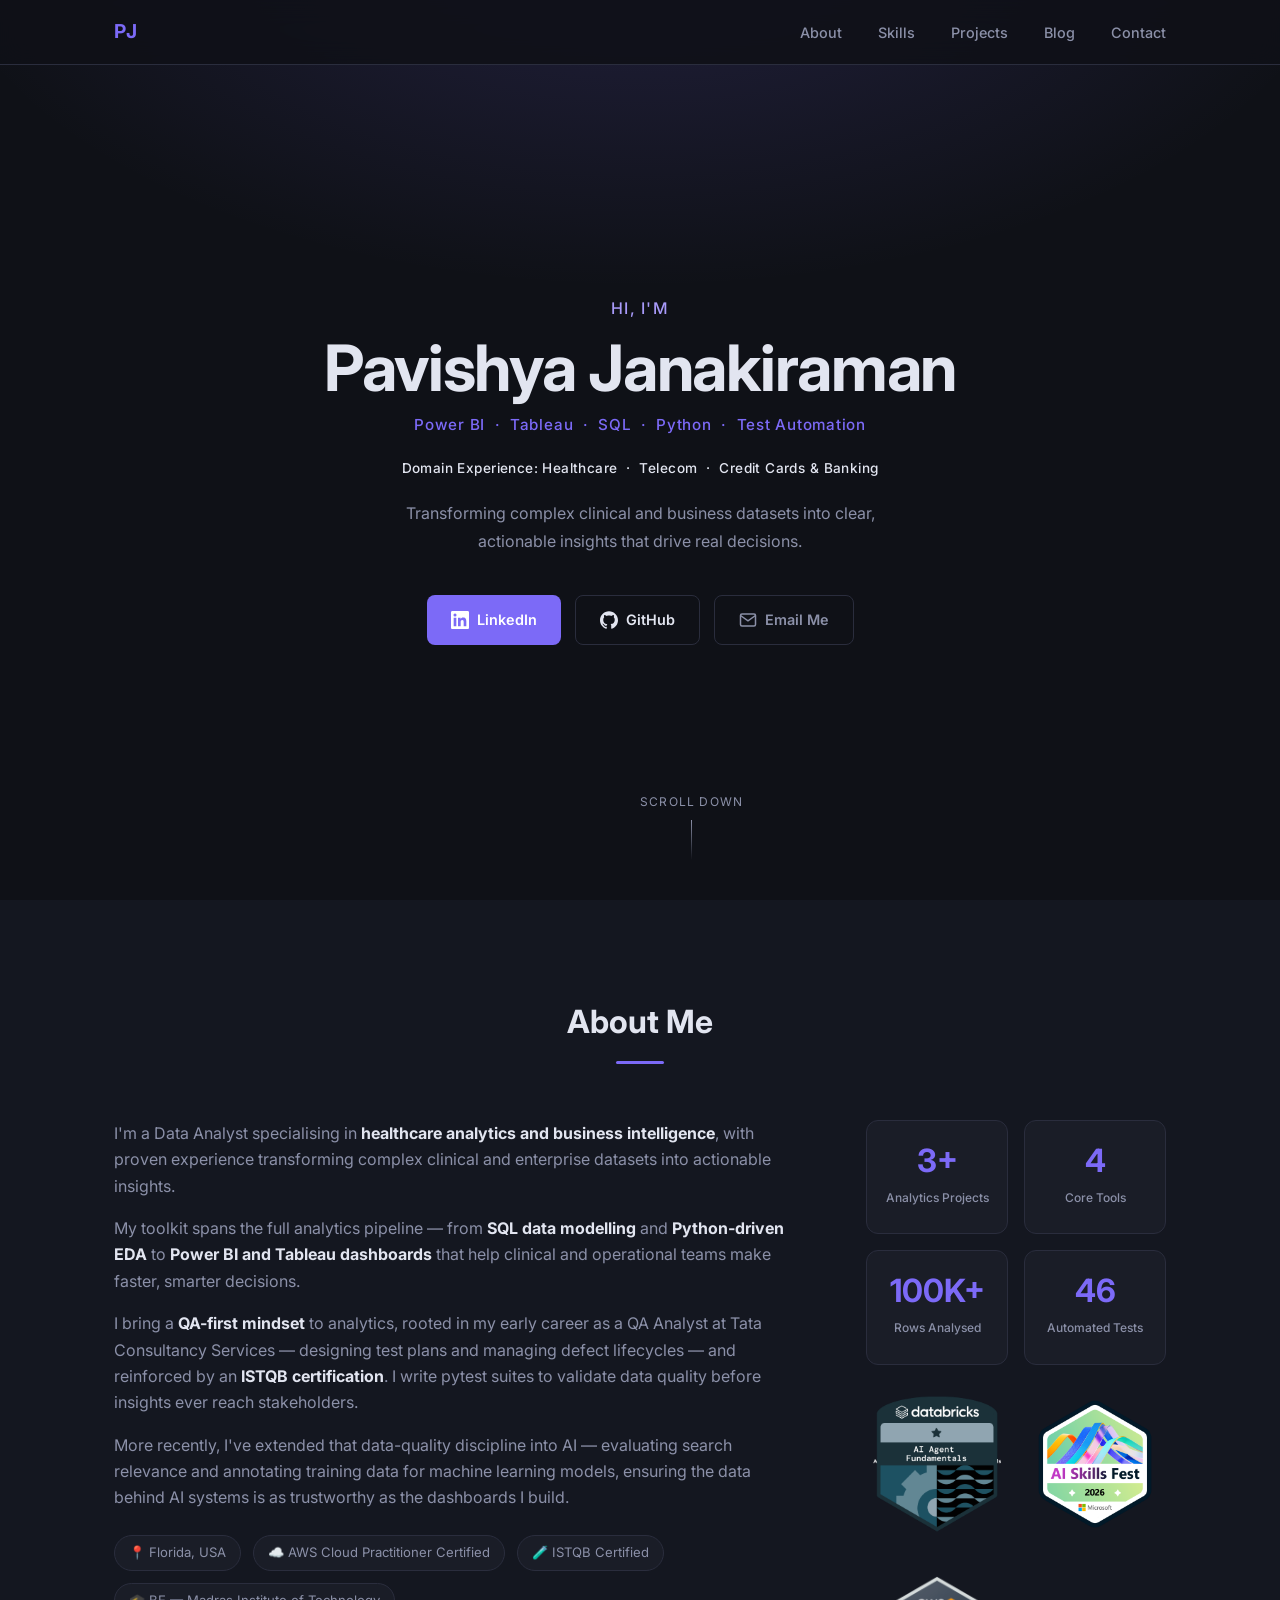
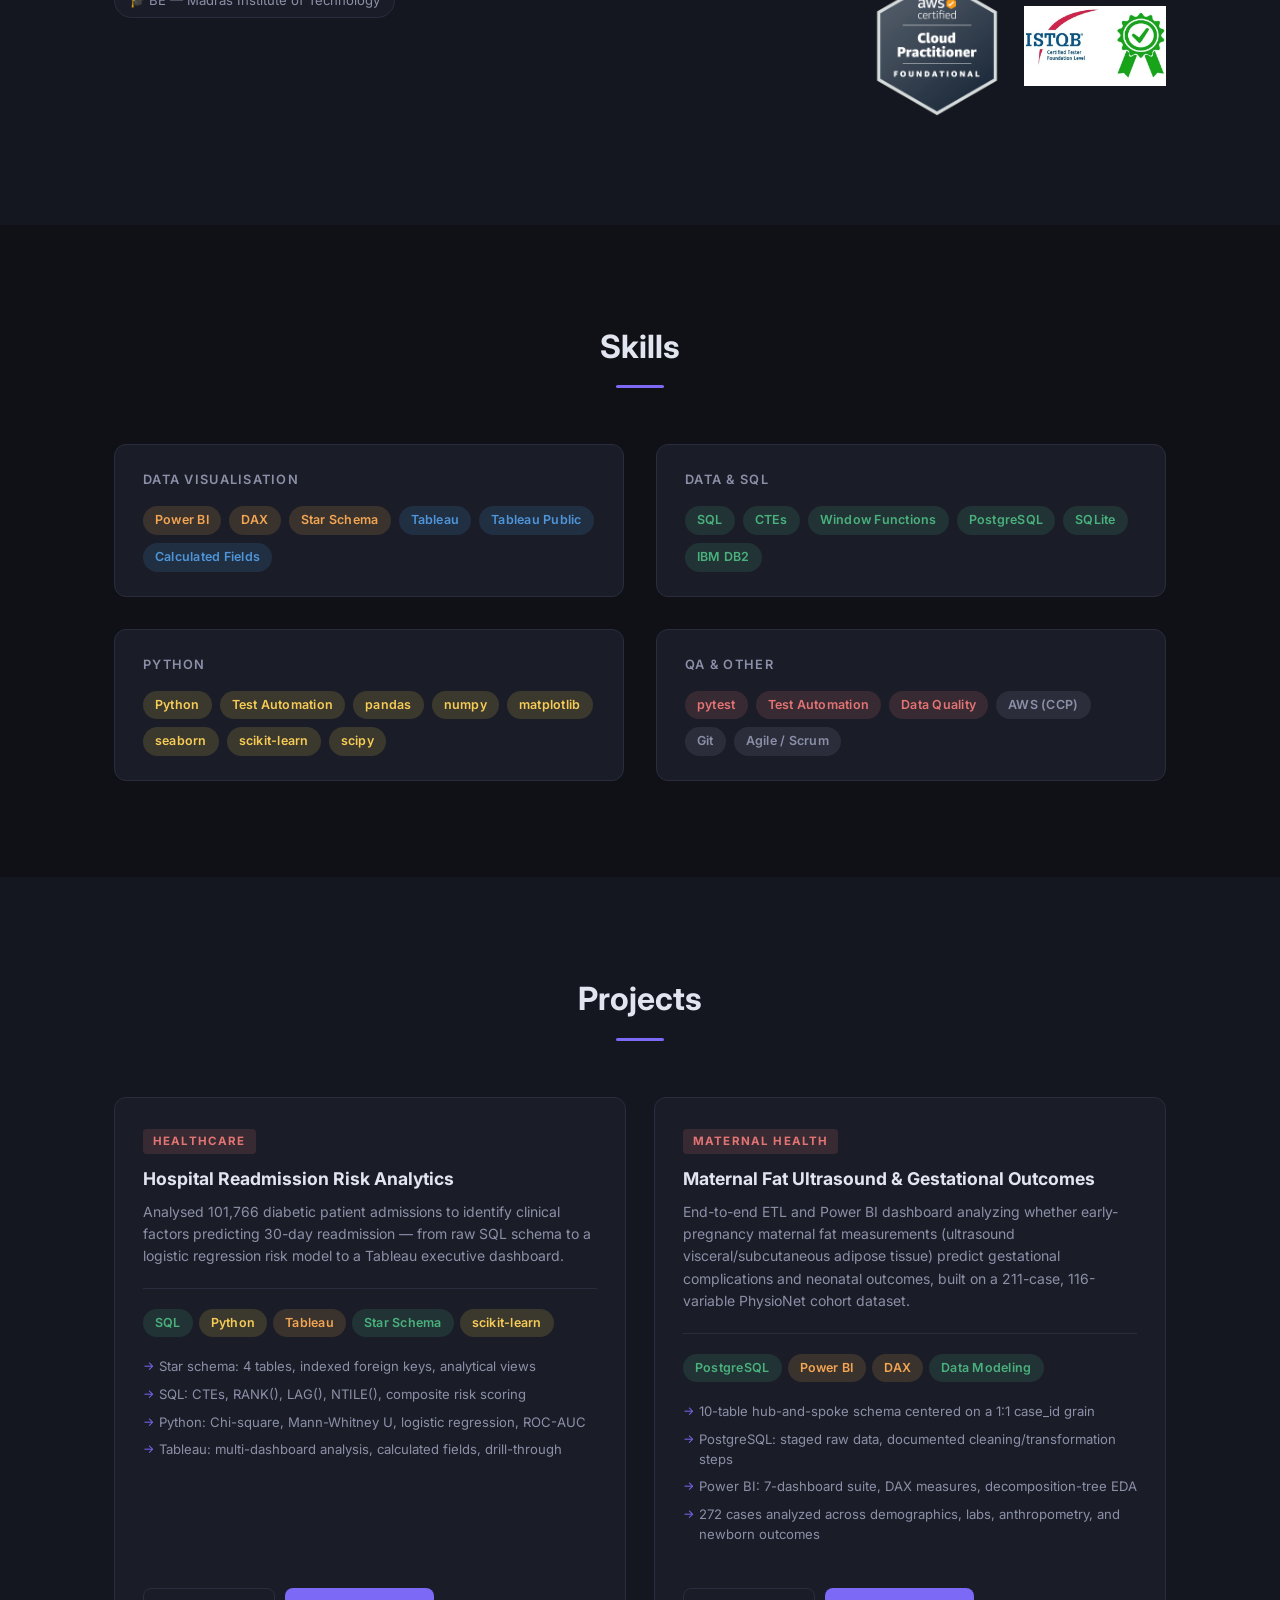
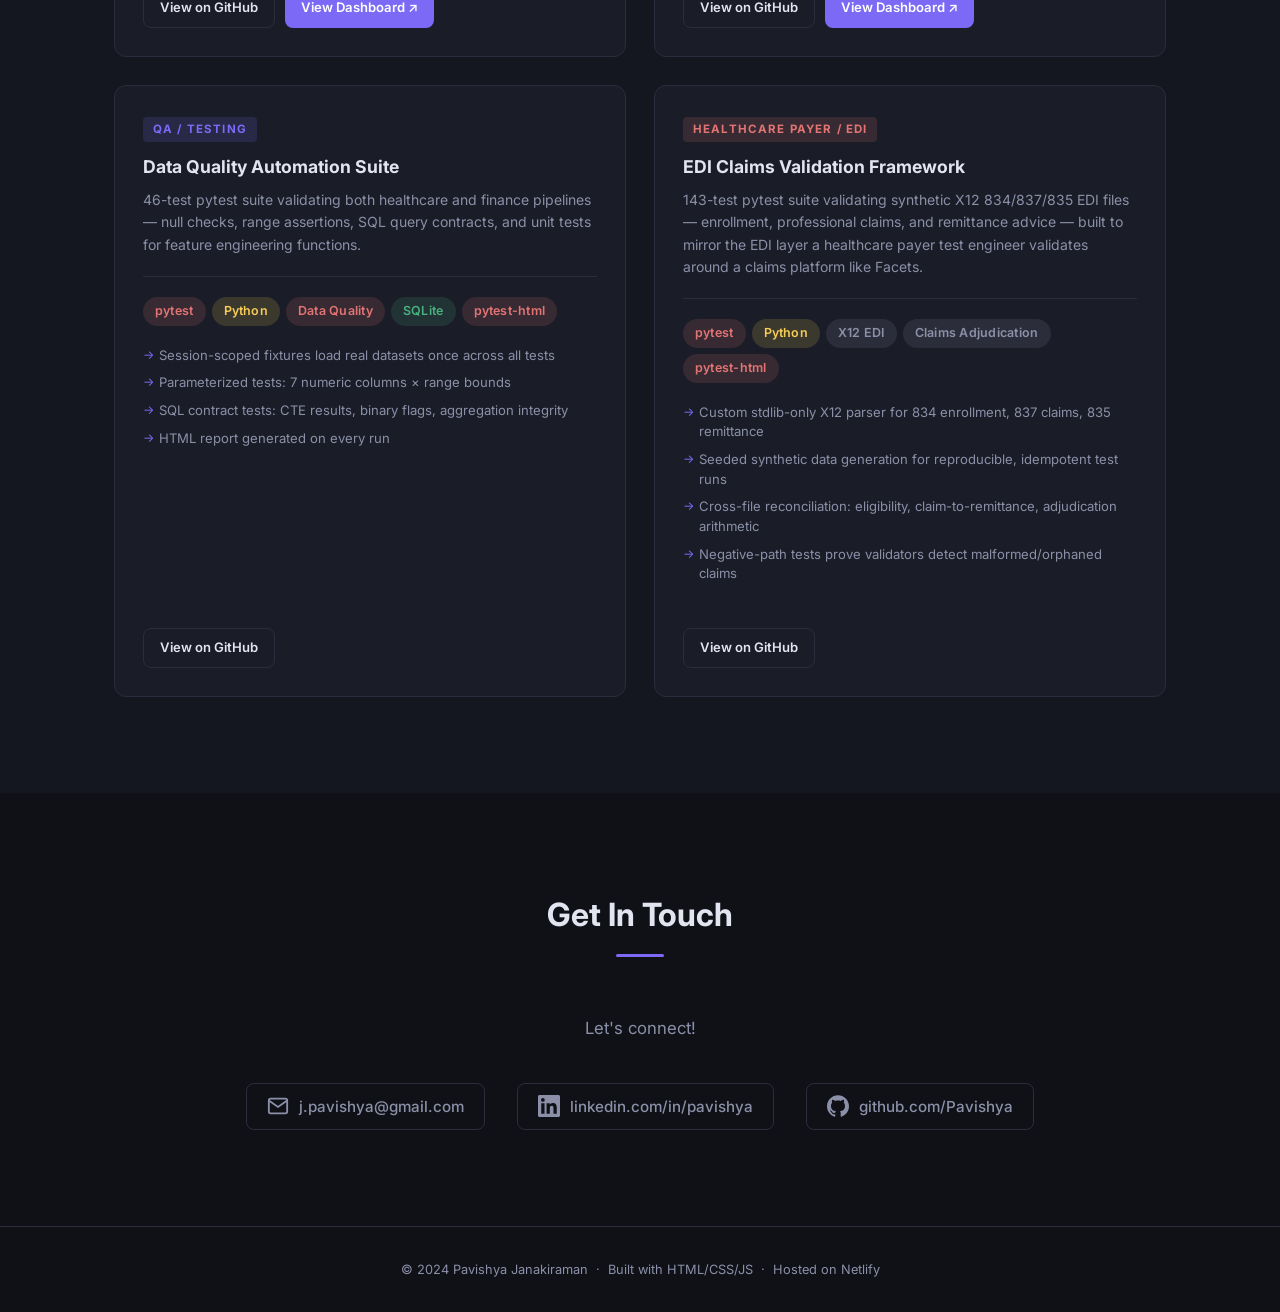
==== commit 694b4397: "Refresh hero/about/contact copy for Test Analyst positioning Drop the standalone "Data Analyst" subt" ====
--- a/index.html
+++ b/index.html
@@ -32,8 +32,8 @@
     <div class="hero__content">
       <p class="hero__greeting">Hi, I'm</p>
       <h1 class="hero__name">Pavishya Janakiraman</h1>
-      <h2 class="hero__title">Data Analyst</h2>
-      <p class="hero__stack">Power BI &nbsp;·&nbsp; Tableau &nbsp;·&nbsp; SQL &nbsp;·&nbsp; Python</p>
+      <p class="hero__stack">Power BI &nbsp;·&nbsp; Tableau &nbsp;·&nbsp; SQL &nbsp;·&nbsp; Python &nbsp;·&nbsp; Test Automation</p>
+      <p class="hero__domains">Domain Experience: Healthcare &nbsp;·&nbsp; Telecom &nbsp;·&nbsp; Credit Cards &amp; Banking</p>
       <p class="hero__tagline">
         Transforming complex clinical and business datasets into clear,<br />
         actionable insights that drive real decisions.
@@ -160,6 +160,7 @@
           <h3 class="skill-group__title">Python</h3>
           <div class="skill-tags">
             <span class="tag tag--python">Python</span>
+            <span class="tag tag--python">Test Automation</span>
             <span class="tag tag--python">pandas</span>
             <span class="tag tag--python">numpy</span>
             <span class="tag tag--python">matplotlib</span>
@@ -343,7 +344,6 @@
     <div class="container contact__inner">
       <h2 class="section__title">Get In Touch</h2>
       <p class="contact__text">
-        I'm open to Data Analyst roles and freelance analytics projects.<br />
         Let's connect!
       </p>
       <div class="contact__links">
--- a/css/style.css
+++ b/css/style.css
@@ -165,6 +165,13 @@
   letter-spacing: 0.05em;
   margin-bottom: 20px;
 }
+.hero__domains {
+  font-size: 0.85rem;
+  font-weight: 500;
+  color: var(--text);
+  letter-spacing: 0.03em;
+  margin-bottom: 20px;
+}
 .hero__tagline {
   font-size: 1rem;
   color: var(--text-muted);
@@ -348,7 +355,7 @@
 .projects { background: var(--bg-alt); }
 .projects__grid {
   display: grid;
-  grid-template-columns: repeat(3, 1fr);
+  grid-template-columns: repeat(2, 1fr);
   gap: 28px;
 }
 .project-card {
@@ -646,10 +653,6 @@
 }
 
 /* ── RESPONSIVE ── */
-@media (max-width: 1024px) {
-  .projects__grid { grid-template-columns: 1fr 1fr; }
-}
-
 @media (max-width: 768px) {
   .nav__links { display: none; flex-direction: column; position: absolute; top: 64px; left: 0; right: 0;
     background: var(--bg-card); border-bottom: 1px solid var(--border); padding: 16px 24px 24px; gap: 20px; }
